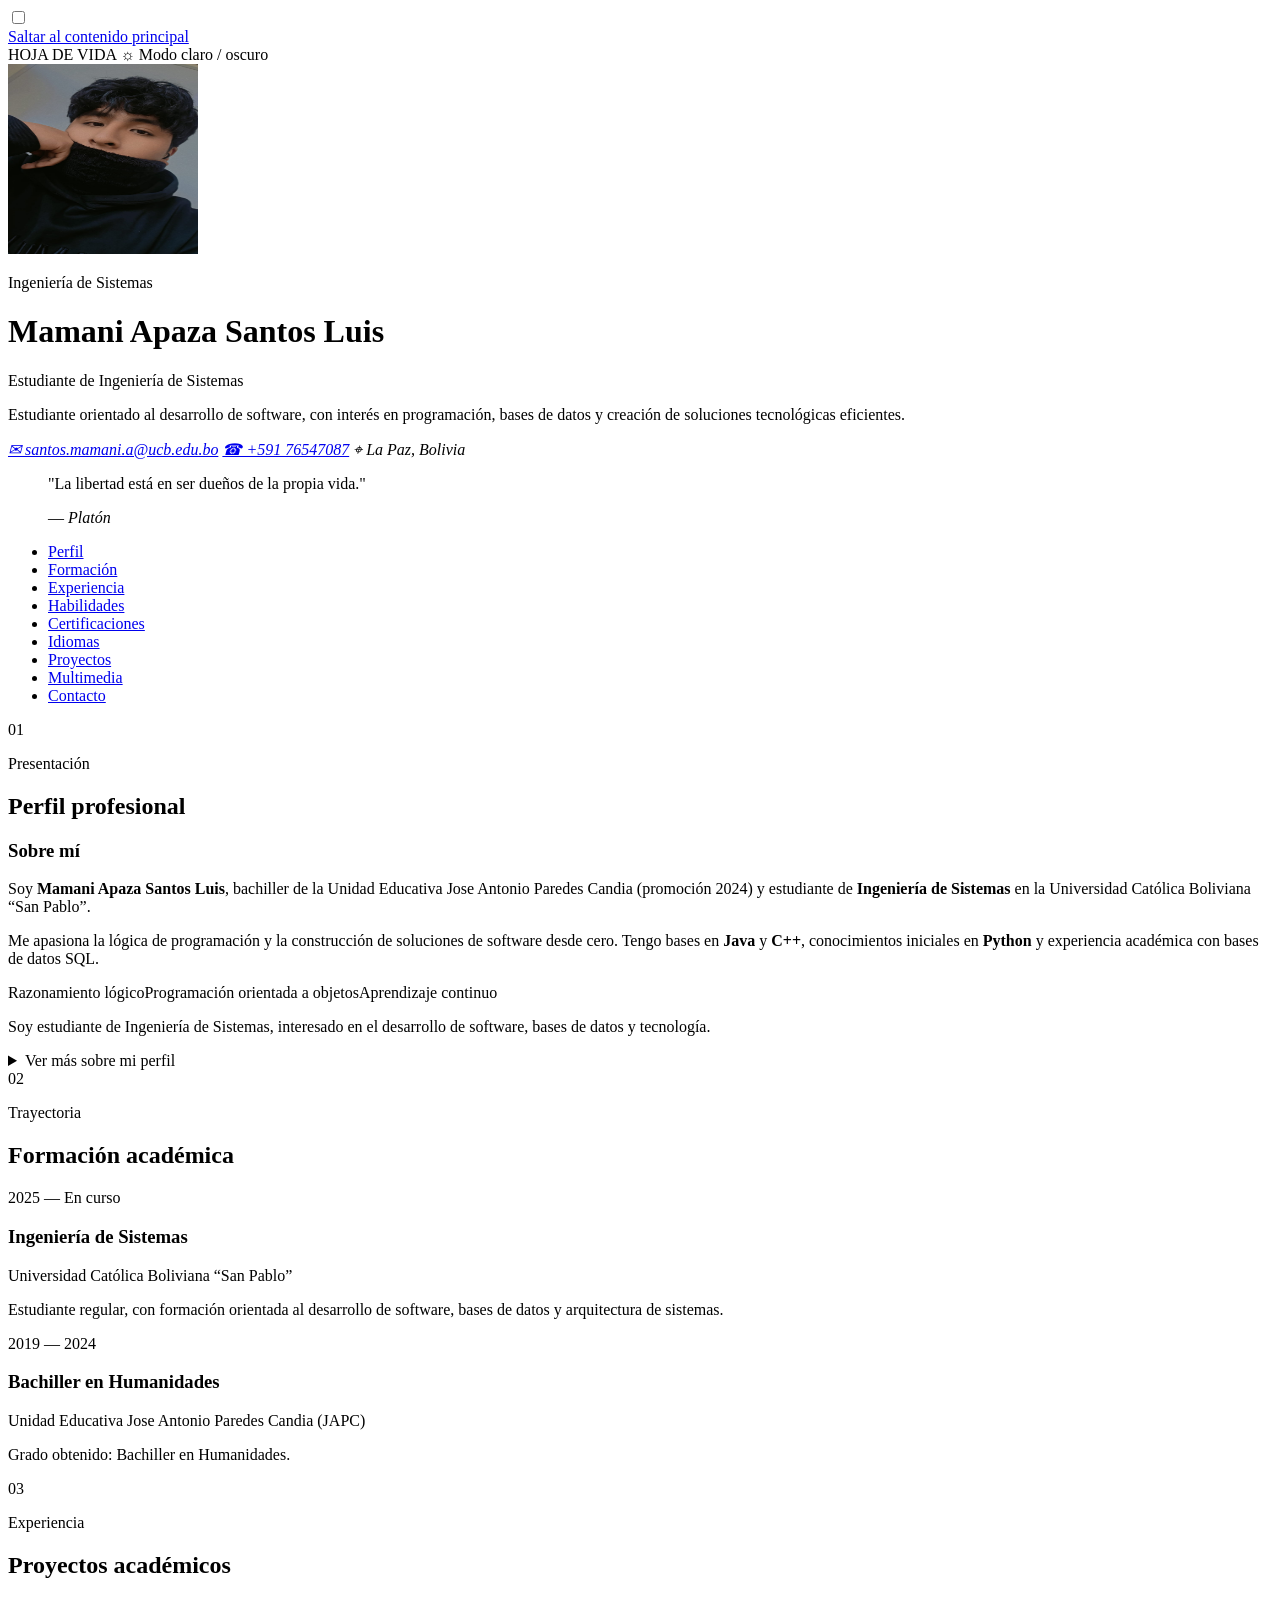
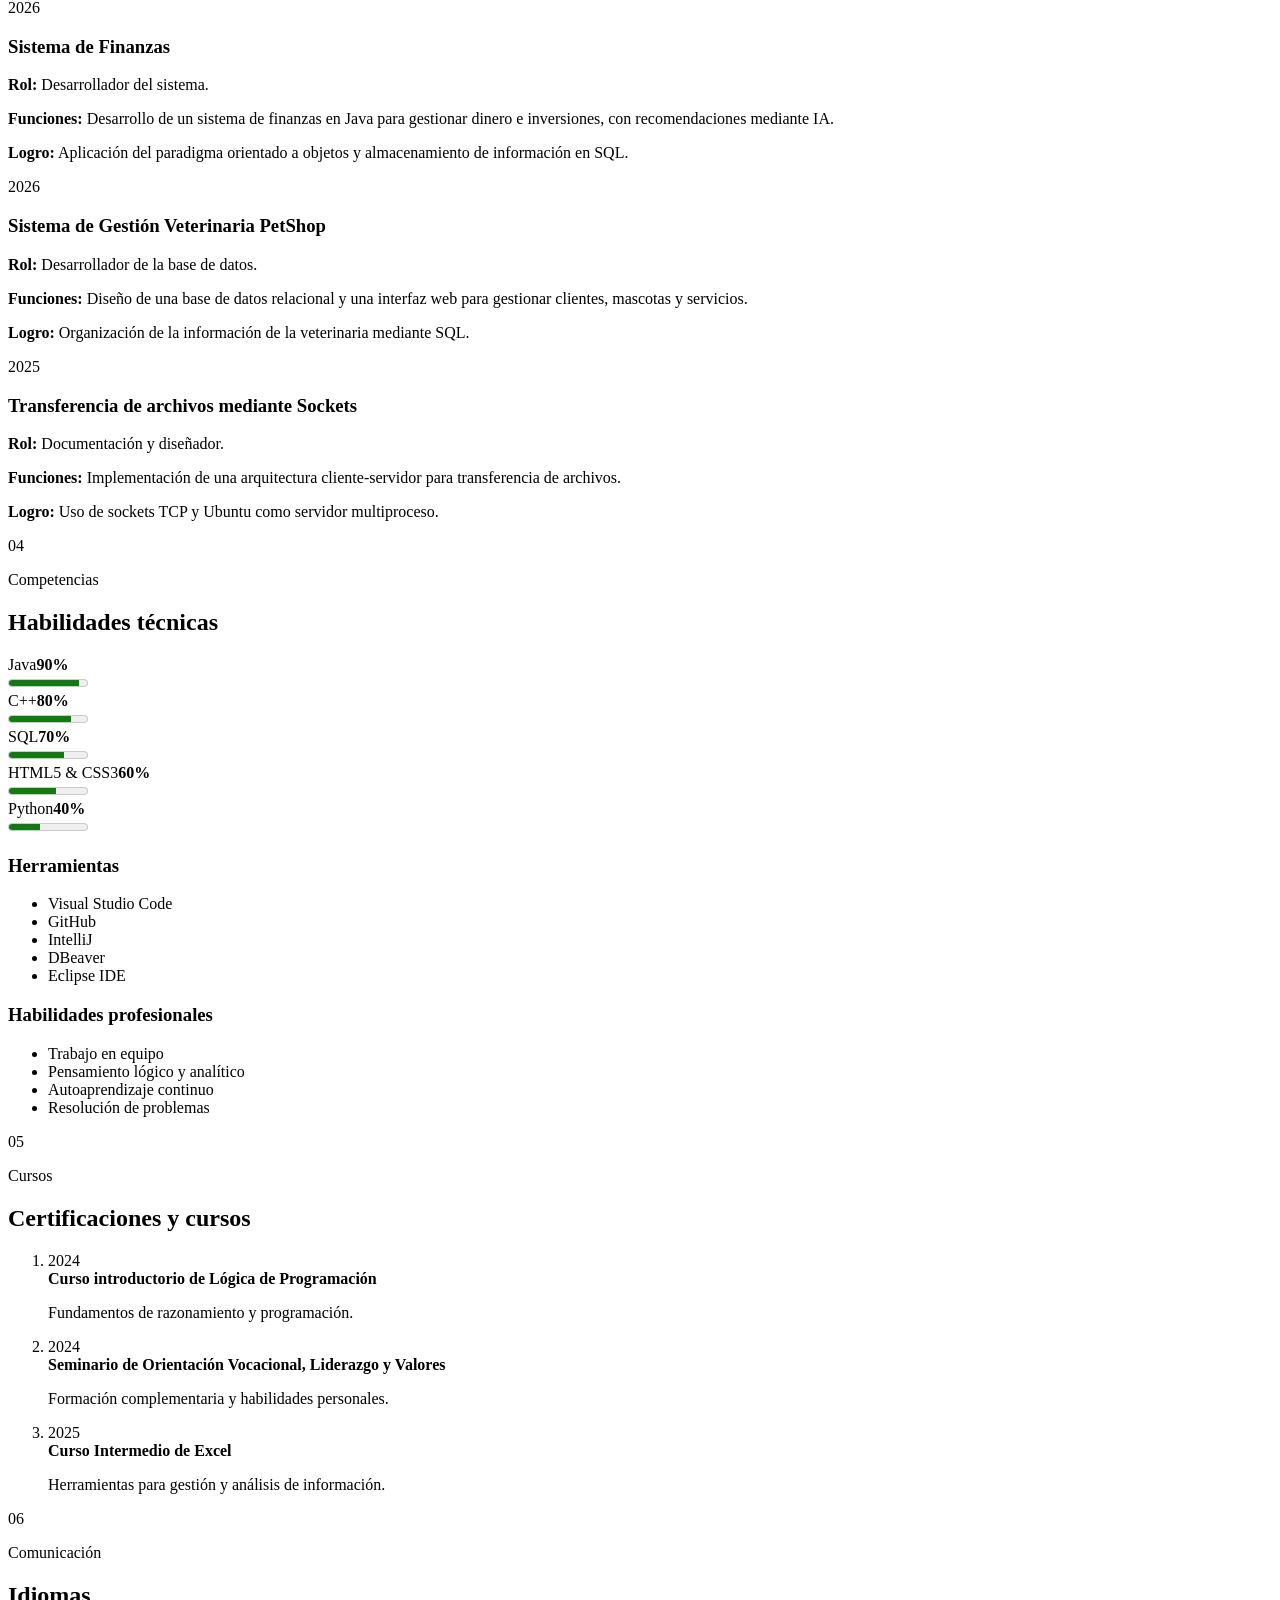
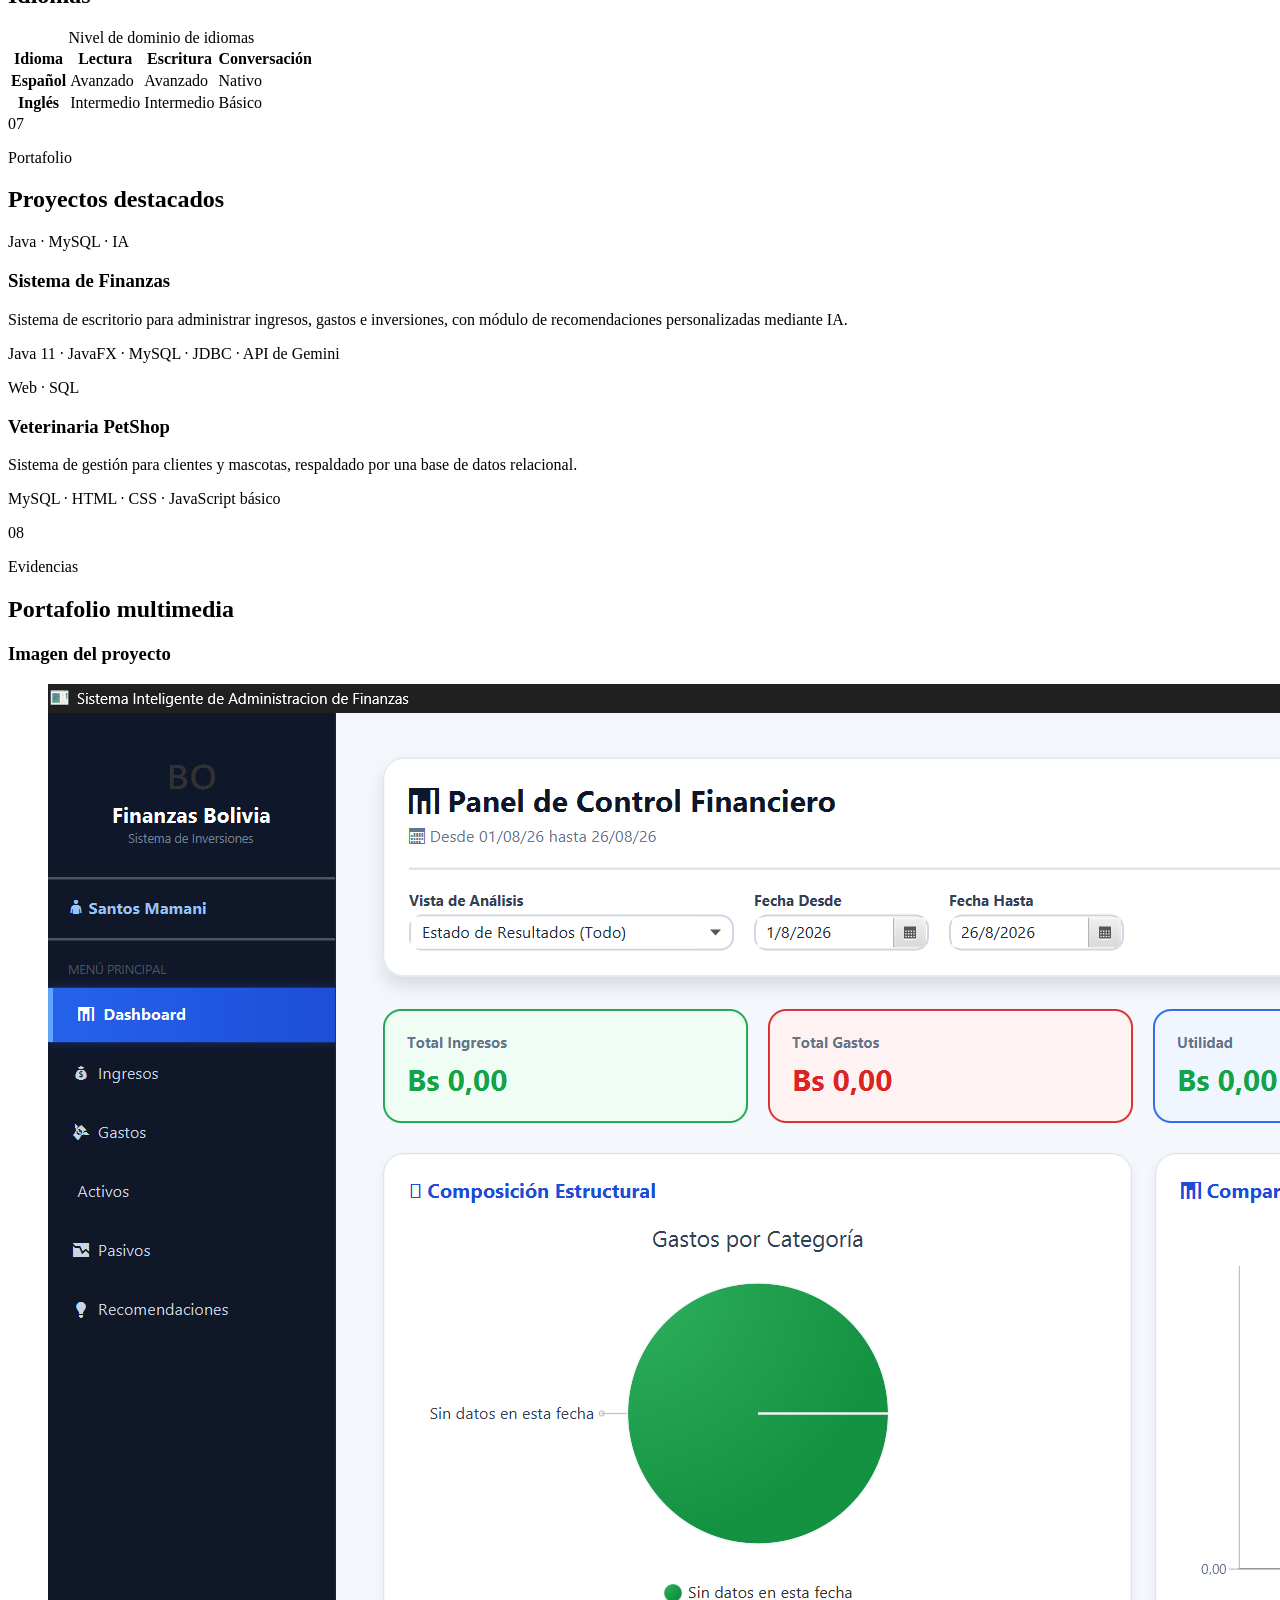
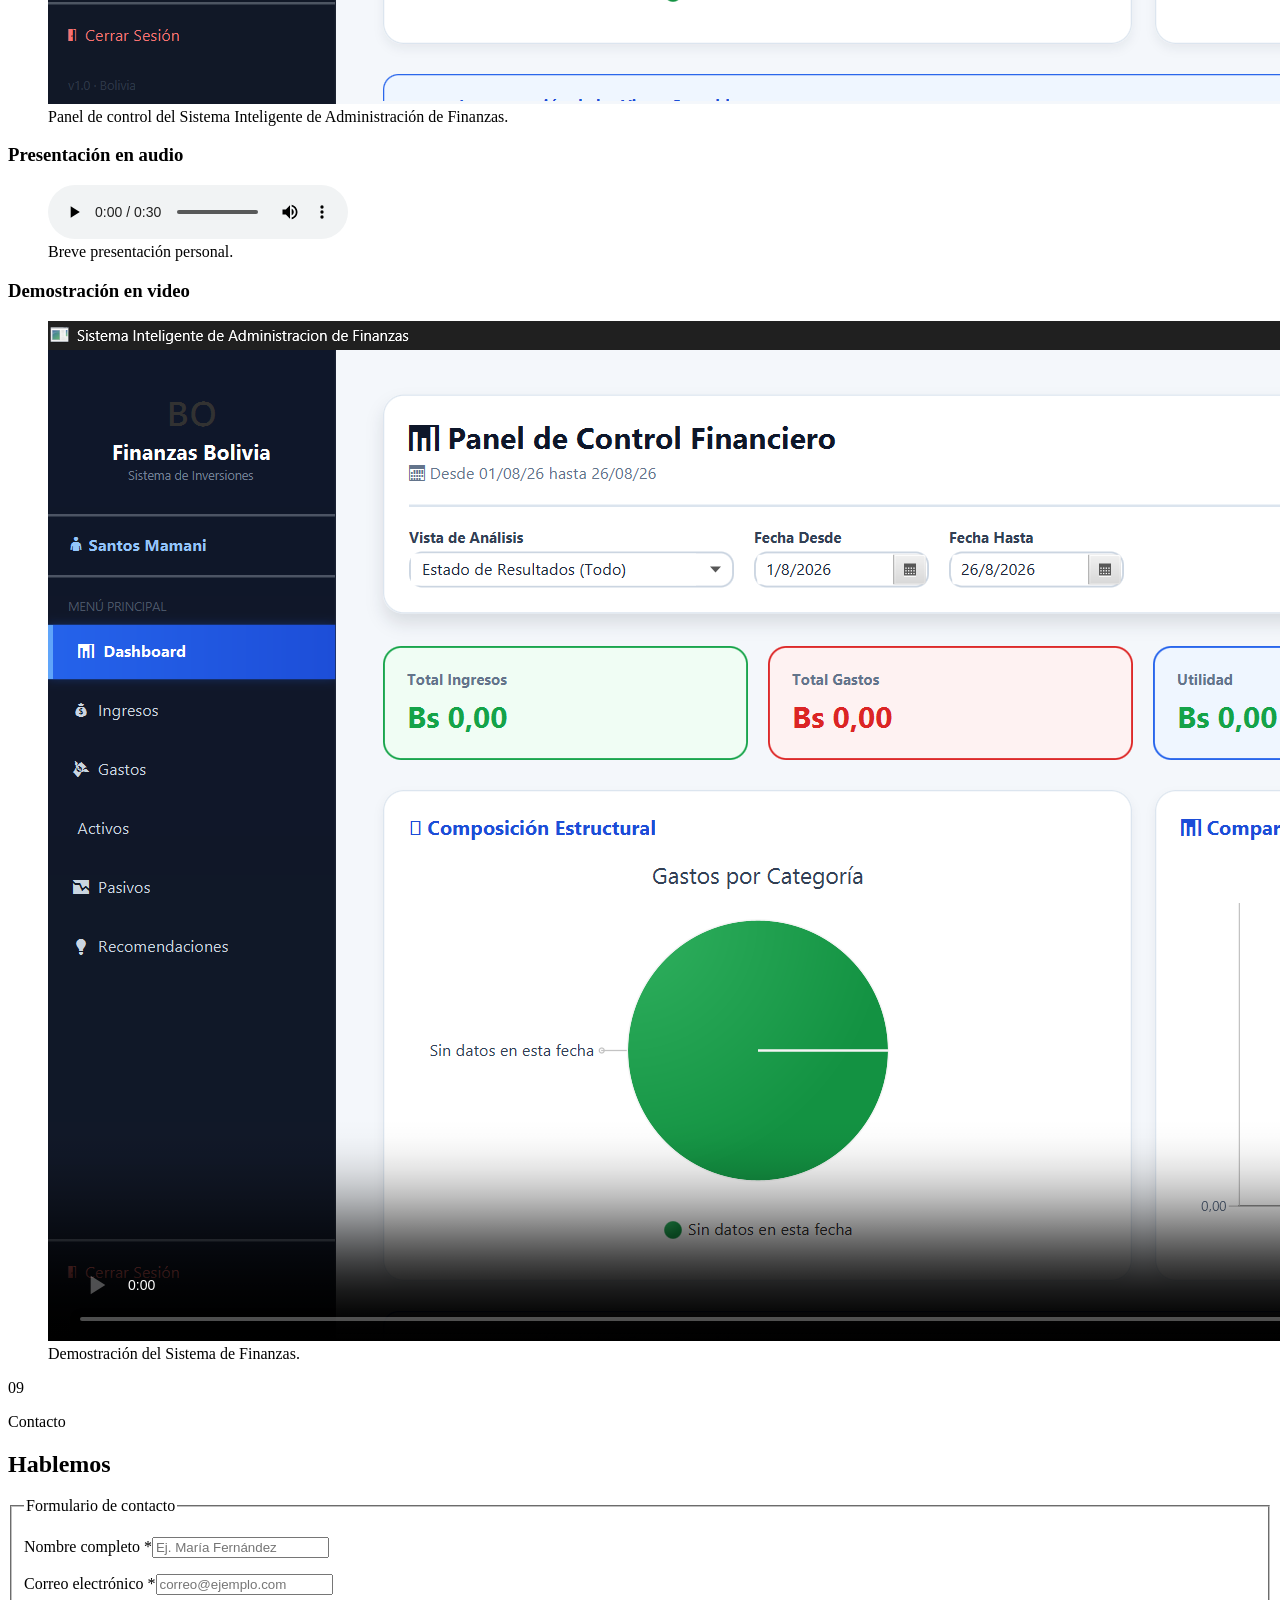
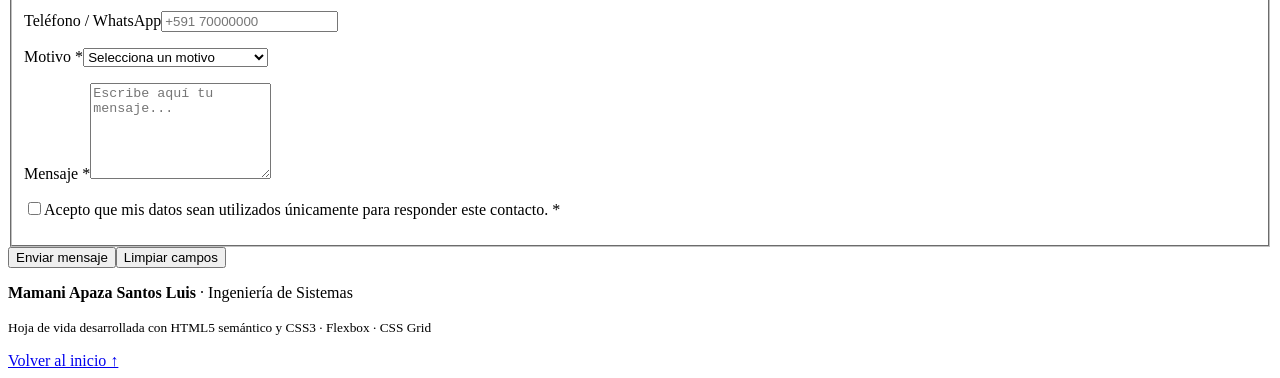
==== index.html @ b2080c3b "Mi segundo commit" ====
<!DOCTYPE html>
<html lang="es">
<head>
    <meta charset="UTF-8">
    <meta name="viewport" content="width=device-width, initial-scale=1.0">
    <meta name="description" content="Hoja de vida personal de Mamani Apaza Santos Luis, estudiante de Ingeniería de Sistemas.">
    <meta name="author" content="Mamani Apaza Santos Luis">
    <title>Hoja de Vida | Santos Luis Mamani Apaza</title>
    <link rel="preconnect" href="https://fonts.googleapis.com">
    <link rel="preconnect" href="https://fonts.gstatic.com" crossorigin>
   <link href="https://fonts.googleapis.com/css2?family=Sora:wght@400;500;600;700;800&display=swap" rel="stylesheet">
    <link rel="stylesheet" href="css-incluido/styles.css">
</head>
<body>
    <input class="theme-toggle-input" type="checkbox" id="theme-toggle" aria-label="Cambiar entre modo claro y oscuro">

    <div class="site-shell">
        <a class="skip-link" href="#contenido">Saltar al contenido principal</a>

        <header class="hero" id="inicio">
            <div class="hero__toolbar">
                <span class="hero__badge">HOJA DE VIDA</span>
                <label class="theme-toggle" for="theme-toggle">
                    <span class="theme-toggle__icon" aria-hidden="true">☼</span>
                    <span class="theme-toggle__text">Modo claro / oscuro</span>
                    <span class="theme-toggle__switch" aria-hidden="true"><span></span></span>
                </label>
            </div>

            <div class="profile">
                <div class="profile__photo-wrap">
                    <img class="profile__photo" src="assets/images/foto-perfil.jpeg" alt="Fotografía de Mamani Apaza Santos Luis" width="190" height="190">
                </div>
                <p class="profile__eyebrow">Ingeniería de Sistemas</p>
                <h1>Mamani Apaza Santos Luis</h1>
                <p class="profile__role">Estudiante de Ingeniería de Sistemas</p>
                <p class="profile__description">Estudiante orientado al desarrollo de software, con interés en programación, bases de datos y creación de soluciones tecnológicas eficientes.</p>

                <address class="contact-strip">
                    <a href="mailto:santos.mamani.a@ucb.edu.bo">✉ santos.mamani.a@ucb.edu.bo</a>
                    <a href="tel:+59176547087">☎ +591 76547087</a>
                    <span>⌖ La Paz, Bolivia</span>
                </address>
            </div>
            <blockquote class="hero__quote">
                <p>"La libertad está en ser dueños de la propia vida."</p>
                <footer>— <cite>Platón</cite></footer>
            </blockquote>

            <nav class="main-nav" aria-label="Navegación principal">
                <ul>
                    <li><a href="#perfil">Perfil</a></li>
                    <li><a href="#formacion">Formación</a></li>
                    <li><a href="#experiencia">Experiencia</a></li>
                    <li><a href="#habilidades">Habilidades</a></li>
                    <li><a href="#certificaciones">Certificaciones</a></li>
                    <li><a href="#idiomas">Idiomas</a></li>
                    <li><a href="#proyectos">Proyectos</a></li>
                    <li><a href="#multimedia">Multimedia</a></li>
                    <li><a href="#contacto">Contacto</a></li>
                </ul>
            </nav>
        </header>

        <main id="contenido">
            <section class="section" id="perfil" aria-labelledby="perfil-title">
                <div class="section-heading">
                    <span class="section-number">01</span>
                    <div><p class="section-kicker">Presentación</p><h2 id="perfil-title">Perfil profesional</h2></div>
                </div>
                <article class="card card--featured">
                    <h3>Sobre mí</h3>
                    <p>Soy <strong>Mamani Apaza Santos Luis</strong>, bachiller de la Unidad Educativa Jose Antonio Paredes Candia (promoción 2024) y estudiante de <strong>Ingeniería de Sistemas</strong> en la Universidad Católica Boliviana “San Pablo”.</p>
                    <p>Me apasiona la lógica de programación y la construcción de soluciones de software desde cero. Tengo bases en <strong>Java</strong> y <strong>C++</strong>, conocimientos iniciales en <strong>Python</strong> y experiencia académica con bases de datos SQL.</p>
                    <div class="highlight-list">
                        <span>Razonamiento lógico</span><span>Programación orientada a objetos</span><span>Aprendizaje continuo</span>
                    </div>
                </article>
                <article class="card profile-more">
                    <p>Soy estudiante de Ingeniería de Sistemas, interesado en el desarrollo de software, bases de datos y tecnología.</p>
                    <details>
                        <summary>Ver más sobre mi perfil</summary>
                        <p>Me interesa continuar desarrollando mis conocimientos técnicos y profesionales mediante proyectos académicos y experiencias prácticas.</p>
                    </details>
                </article>
            </section>

            <section class="section section--tinted" id="formacion" aria-labelledby="formacion-title">
                <div class="section-heading"><span class="section-number">02</span><div><p class="section-kicker">Trayectoria</p><h2 id="formacion-title">Formación académica</h2></div></div>
                <div class="timeline-grid">
                    <article class="card timeline-card"><span class="year">2025 — En curso</span><h3>Ingeniería de Sistemas</h3><p class="muted">Universidad Católica Boliviana “San Pablo”</p><p>Estudiante regular, con formación orientada al desarrollo de software, bases de datos y arquitectura de sistemas.</p></article>
                    <article class="card timeline-card"><span class="year">2019 — 2024</span><h3>Bachiller en Humanidades</h3><p class="muted">Unidad Educativa Jose Antonio Paredes Candia (JAPC)</p><p>Grado obtenido: Bachiller en Humanidades.</p></article>
                </div>
            </section>

            <section class="section" id="experiencia" aria-labelledby="experiencia-title">
                <div class="section-heading"><span class="section-number">03</span><div><p class="section-kicker">Experiencia</p><h2 id="experiencia-title">Proyectos académicos</h2></div></div>
                <div class="projects-list">
                    <article class="card"><div class="card__top"><span class="tag">2026</span><h3>Sistema de Finanzas</h3></div><p><strong>Rol:</strong> Desarrollador del sistema.</p><p><strong>Funciones:</strong> Desarrollo de un sistema de finanzas en Java para gestionar dinero e inversiones, con recomendaciones mediante IA.</p><p><strong>Logro:</strong> Aplicación del paradigma orientado a objetos y almacenamiento de información en SQL.</p></article>
                    <article class="card"><div class="card__top"><span class="tag">2026</span><h3>Sistema de Gestión Veterinaria PetShop</h3></div><p><strong>Rol:</strong> Desarrollador de la base de datos.</p><p><strong>Funciones:</strong> Diseño de una base de datos relacional y una interfaz web para gestionar clientes, mascotas y servicios.</p><p><strong>Logro:</strong> Organización de la información de la veterinaria mediante SQL.</p></article>
                    <article class="card"><div class="card__top"><span class="tag">2025</span><h3>Transferencia de archivos mediante Sockets</h3></div><p><strong>Rol:</strong> Documentación y diseñador.</p><p><strong>Funciones:</strong> Implementación de una arquitectura cliente-servidor para transferencia de archivos.</p><p><strong>Logro:</strong> Uso de sockets TCP y Ubuntu como servidor multiproceso.</p></article>
                </div>
            </section>

            <section class="section section--tinted" id="habilidades" aria-labelledby="habilidades-title">
                <div class="section-heading"><span class="section-number">04</span><div><p class="section-kicker">Competencias</p><h2 id="habilidades-title">Habilidades técnicas</h2></div></div>
                <div class="skills-grid">
                    <article class="skill"><div><span>Java</span><strong>90%</strong></div><meter min="0" max="100" value="90" aria-label="Java 90 por ciento"></meter></article>
                    <article class="skill"><div><span>C++</span><strong>80%</strong></div><meter min="0" max="100" value="80" aria-label="C++ 80 por ciento"></meter></article>
                    <article class="skill"><div><span>SQL</span><strong>70%</strong></div><meter min="0" max="100" value="70" aria-label="SQL 70 por ciento"></meter></article>
                    <article class="skill"><div><span>HTML5 &amp; CSS3</span><strong>60%</strong></div><meter min="0" max="100" value="60" aria-label="HTML5 y CSS3 60 por ciento"></meter></article>
                    <article class="skill"><div><span>Python</span><strong>40%</strong></div><meter min="0" max="100" value="40" aria-label="Python 40 por ciento"></meter></article>
                </div>
                <div class="two-columns">
                    <article class="card"><h3>Herramientas</h3><ul class="clean-list"><li>Visual Studio Code</li><li>GitHub</li><li>IntelliJ</li><li>DBeaver</li><li>Eclipse IDE</li></ul></article>
                    <article class="card"><h3>Habilidades profesionales</h3><ul class="clean-list"><li>Trabajo en equipo</li><li>Pensamiento lógico y analítico</li><li>Autoaprendizaje continuo</li><li>Resolución de problemas</li></ul></article>
                </div>
            </section>

            <section class="section" id="certificaciones" aria-labelledby="certificaciones-title">
                <div class="section-heading"><span class="section-number">05</span><div><p class="section-kicker">Cursos</p><h2 id="certificaciones-title">Certificaciones y cursos</h2></div></div>
                <ol class="course-list">
                    <li><span>2024</span><div><strong>Curso introductorio de Lógica de Programación</strong><p>Fundamentos de razonamiento y programación.</p></div></li>
                    <li><span>2024</span><div><strong>Seminario de Orientación Vocacional, Liderazgo y Valores</strong><p>Formación complementaria y habilidades personales.</p></div></li>
                    <li><span>2025</span><div><strong>Curso Intermedio de Excel</strong><p>Herramientas para gestión y análisis de información.</p></div></li>
                </ol>
            </section>

            <section class="section section--tinted" id="idiomas" aria-labelledby="idiomas-title">
                <div class="section-heading"><span class="section-number">06</span><div><p class="section-kicker">Comunicación</p><h2 id="idiomas-title">Idiomas</h2></div></div>
                <div class="table-wrap">
                    <table>
                        <caption>Nivel de dominio de idiomas</caption>
                        <thead><tr><th scope="col">Idioma</th><th scope="col">Lectura</th><th scope="col">Escritura</th><th scope="col">Conversación</th></tr></thead>
                        <tbody><tr><th scope="row">Español</th><td>Avanzado</td><td>Avanzado</td><td>Nativo</td></tr><tr><th scope="row">Inglés</th><td>Intermedio</td><td>Intermedio</td><td>Básico</td></tr></tbody>
                    </table>
                </div>
            </section>

            <section class="section" id="proyectos" aria-labelledby="proyectos-title">
                <div class="section-heading"><span class="section-number">07</span><div><p class="section-kicker">Portafolio</p><h2 id="proyectos-title">Proyectos destacados</h2></div></div>
                <div class="project-grid">
                    <article class="card project-card"><span class="tag">Java · MySQL · IA</span><h3>Sistema de Finanzas</h3><p>Sistema de escritorio para administrar ingresos, gastos e inversiones, con módulo de recomendaciones personalizadas mediante IA.</p><p class="muted">Java 11 · JavaFX · MySQL · JDBC · API de Gemini</p></article>
                    <article class="card project-card"><span class="tag">Web · SQL</span><h3>Veterinaria PetShop</h3><p>Sistema de gestión para clientes y mascotas, respaldado por una base de datos relacional.</p><p class="muted">MySQL · HTML · CSS · JavaScript básico</p></article>
                </div>
            </section>

            <section class="section section--tinted" id="multimedia" aria-labelledby="multimedia-title">
                <div class="section-heading"><span class="section-number">08</span><div><p class="section-kicker">Evidencias</p><h2 id="multimedia-title">Portafolio multimedia</h2></div></div>
                <div class="media-grid">
                    <article class="card media-card"><h3>Imagen del proyecto</h3><figure><img src="assets/images/sistema-finanzas.png" alt="Captura del panel de control del Sistema Inteligente de Administración de Finanzas" loading="lazy"><figcaption>Panel de control del Sistema Inteligente de Administración de Finanzas.</figcaption></figure></article>
                    <article class="card media-card"><h3>Presentación en audio</h3><figure><audio controls preload="metadata" aria-label="Presentación en audio de Santos Luis Mamani Apaza"><source src="assets/audio/presentacion.mp3" type="audio/mpeg">Tu navegador no soporta audio HTML5.</audio><figcaption>Breve presentación personal.</figcaption></figure></article>
                    <article class="card media-card"><h3>Demostración en video</h3><figure><video controls poster="assets/images/sistema-finanzas.png" preload="metadata" aria-label="Video de demostración del proyecto"><source src="assets/video/proyecto.mkv" type="video/x-matroska">Tu navegador no soporta video HTML5.</video><figcaption>Demostración del Sistema de Finanzas.</figcaption></figure></article>
                </div>
            </section>

            <section class="section" id="contacto" aria-labelledby="contacto-title">
                <div class="section-heading"><span class="section-number">09</span><div><p class="section-kicker">Contacto</p><h2 id="contacto-title">Hablemos</h2></div></div>
                <form class="card contact-form" action="#" method="post">
                    <fieldset>
                        <legend>Formulario de contacto</legend>
                        <div class="form-grid">
                            <p><label for="nombre">Nombre completo *</label><input id="nombre" name="nombre" type="text" required minlength="3" maxlength="60" placeholder="Ej. María Fernández"></p>
                            <p><label for="email">Correo electrónico *</label><input id="email" name="email" type="email" required placeholder="correo@ejemplo.com"></p>
                            <p><label for="telefono">Teléfono / WhatsApp</label><input id="telefono" name="telefono" type="tel" pattern="(\+591|591)?[67][0-9]{7}" placeholder="+591 70000000"></p>
                            <p><label for="motivo">Motivo *</label><select id="motivo" name="motivo" required><option value="" disabled selected>Selecciona un motivo</option><option>Oferta laboral / práctica</option><option>Consulta sobre un proyecto</option><option>Tema académico</option><option>Otro</option></select></p>
                            <p class="form-field--full"><label for="mensaje">Mensaje *</label><textarea id="mensaje" name="mensaje" rows="6" required placeholder="Escribe aquí tu mensaje..."></textarea></p>
                            <p class="check-field"><input id="aceptar" name="aceptar" type="checkbox" required><label for="aceptar">Acepto que mis datos sean utilizados únicamente para responder este contacto. *</label></p>
                        </div>
                    </fieldset>
                    <div class="form-actions"><button type="submit">Enviar mensaje</button><button type="reset" class="button--secondary">Limpiar campos</button></div>
                </form>
            </section>
        </main>

        <footer class="site-footer">
            <p><strong>Mamani Apaza Santos Luis</strong> · Ingeniería de Sistemas</p>
            <p><small>Hoja de vida desarrollada con HTML5 semántico y CSS3 · Flexbox · CSS Grid</small></p>
            <a href="#inicio">Volver al inicio ↑</a>
        </footer>
    </div>
</body>
</html>
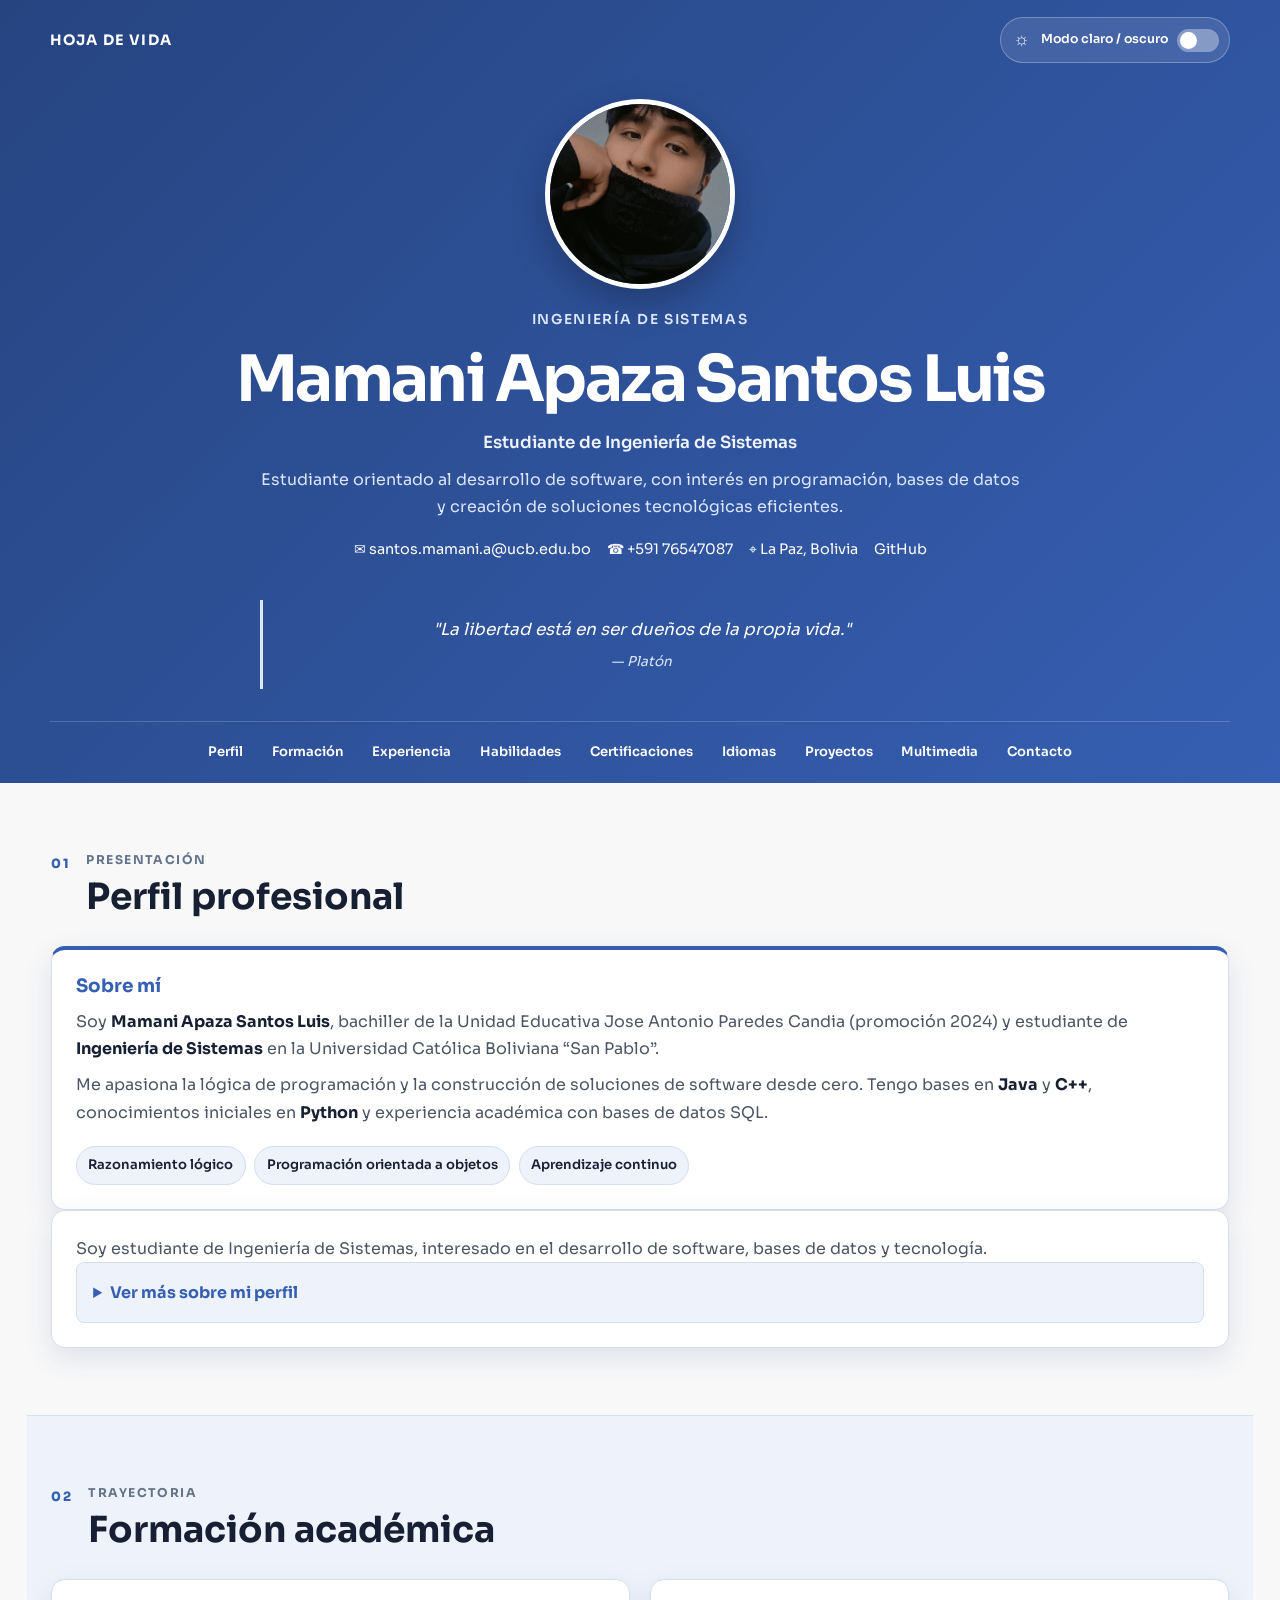
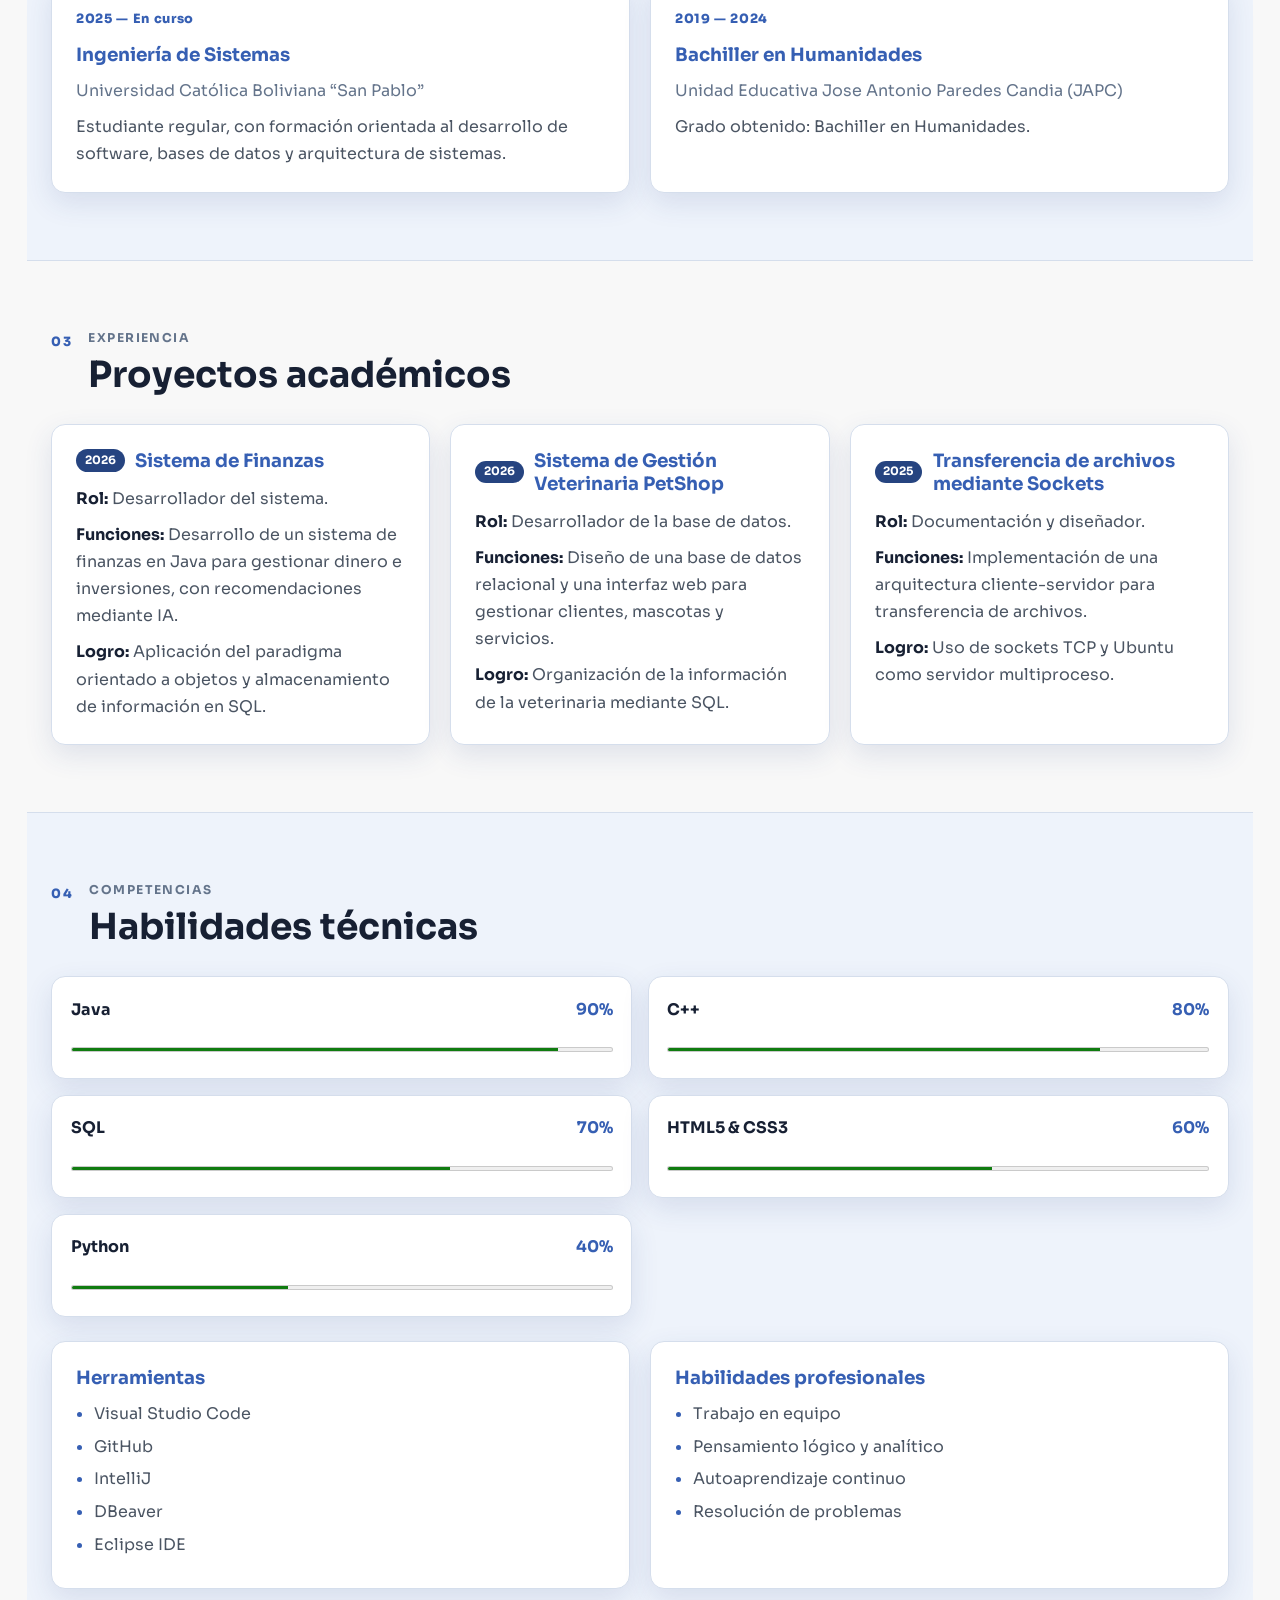
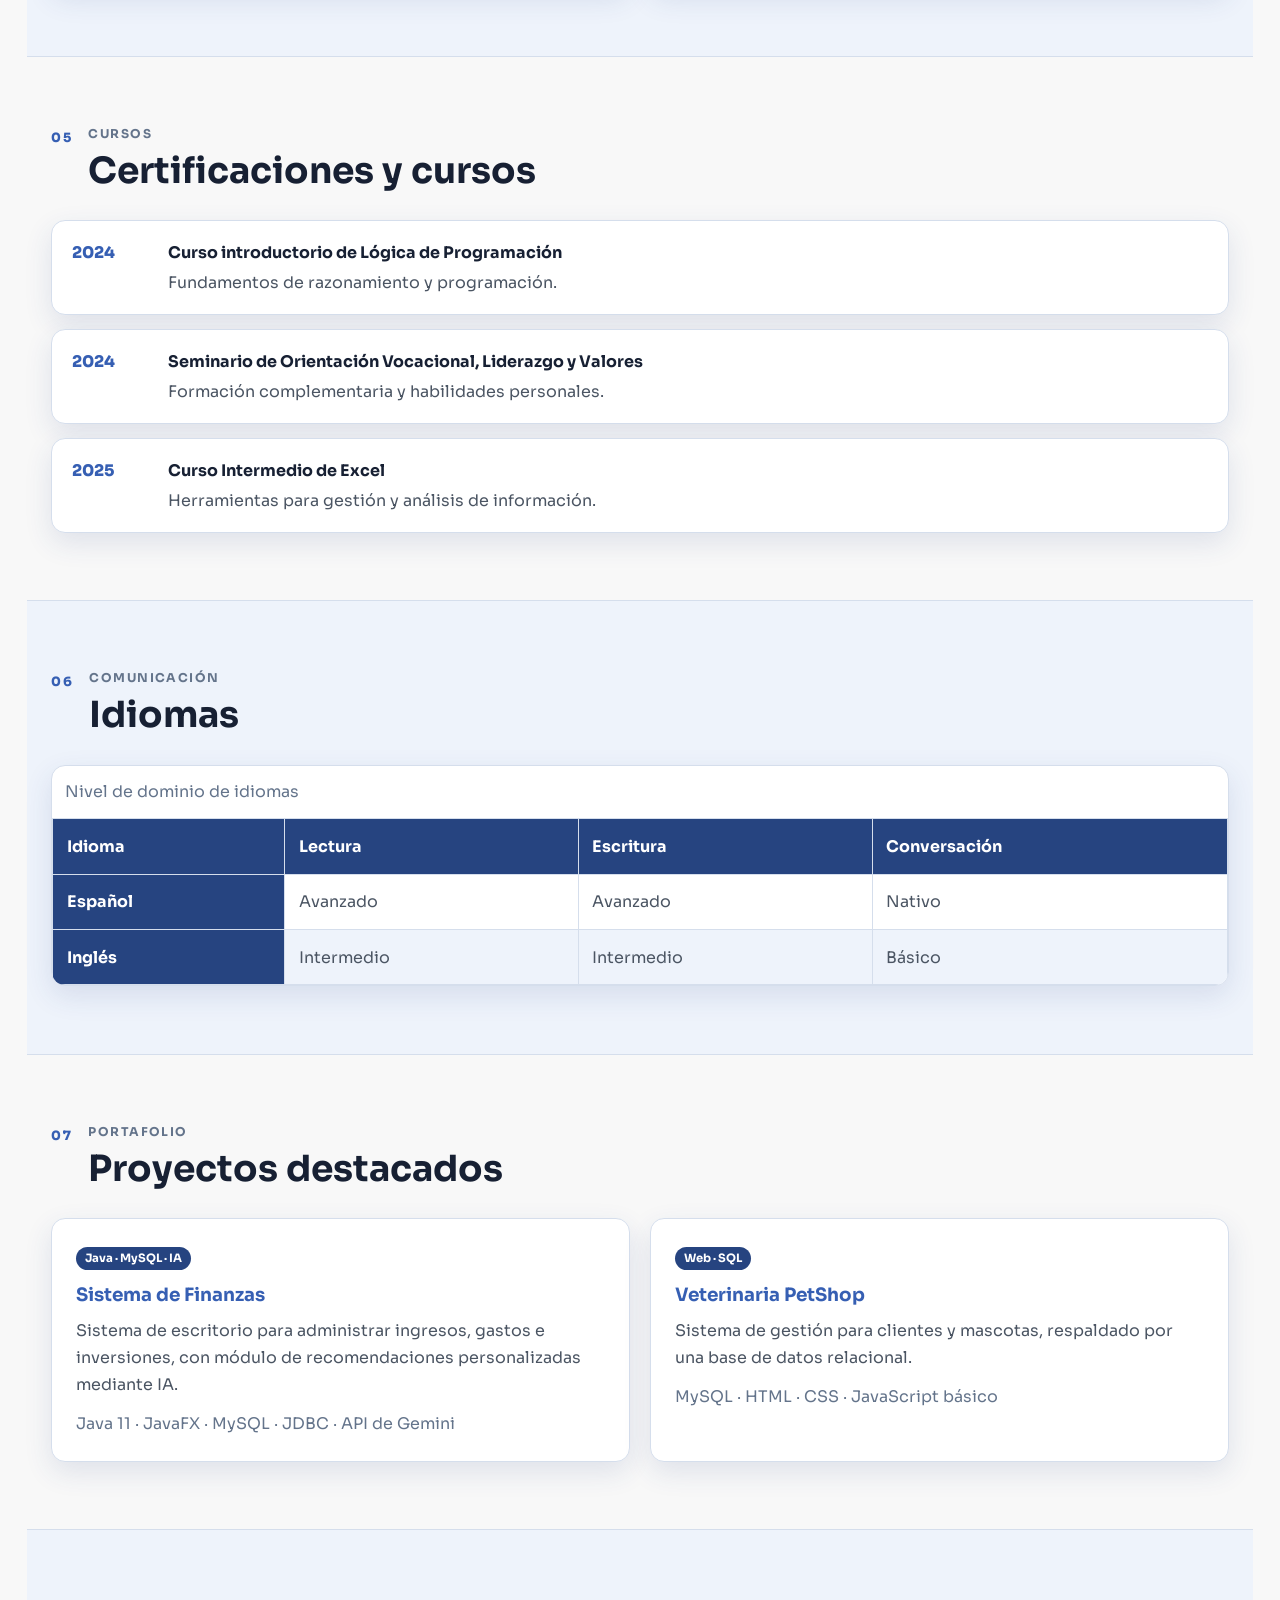
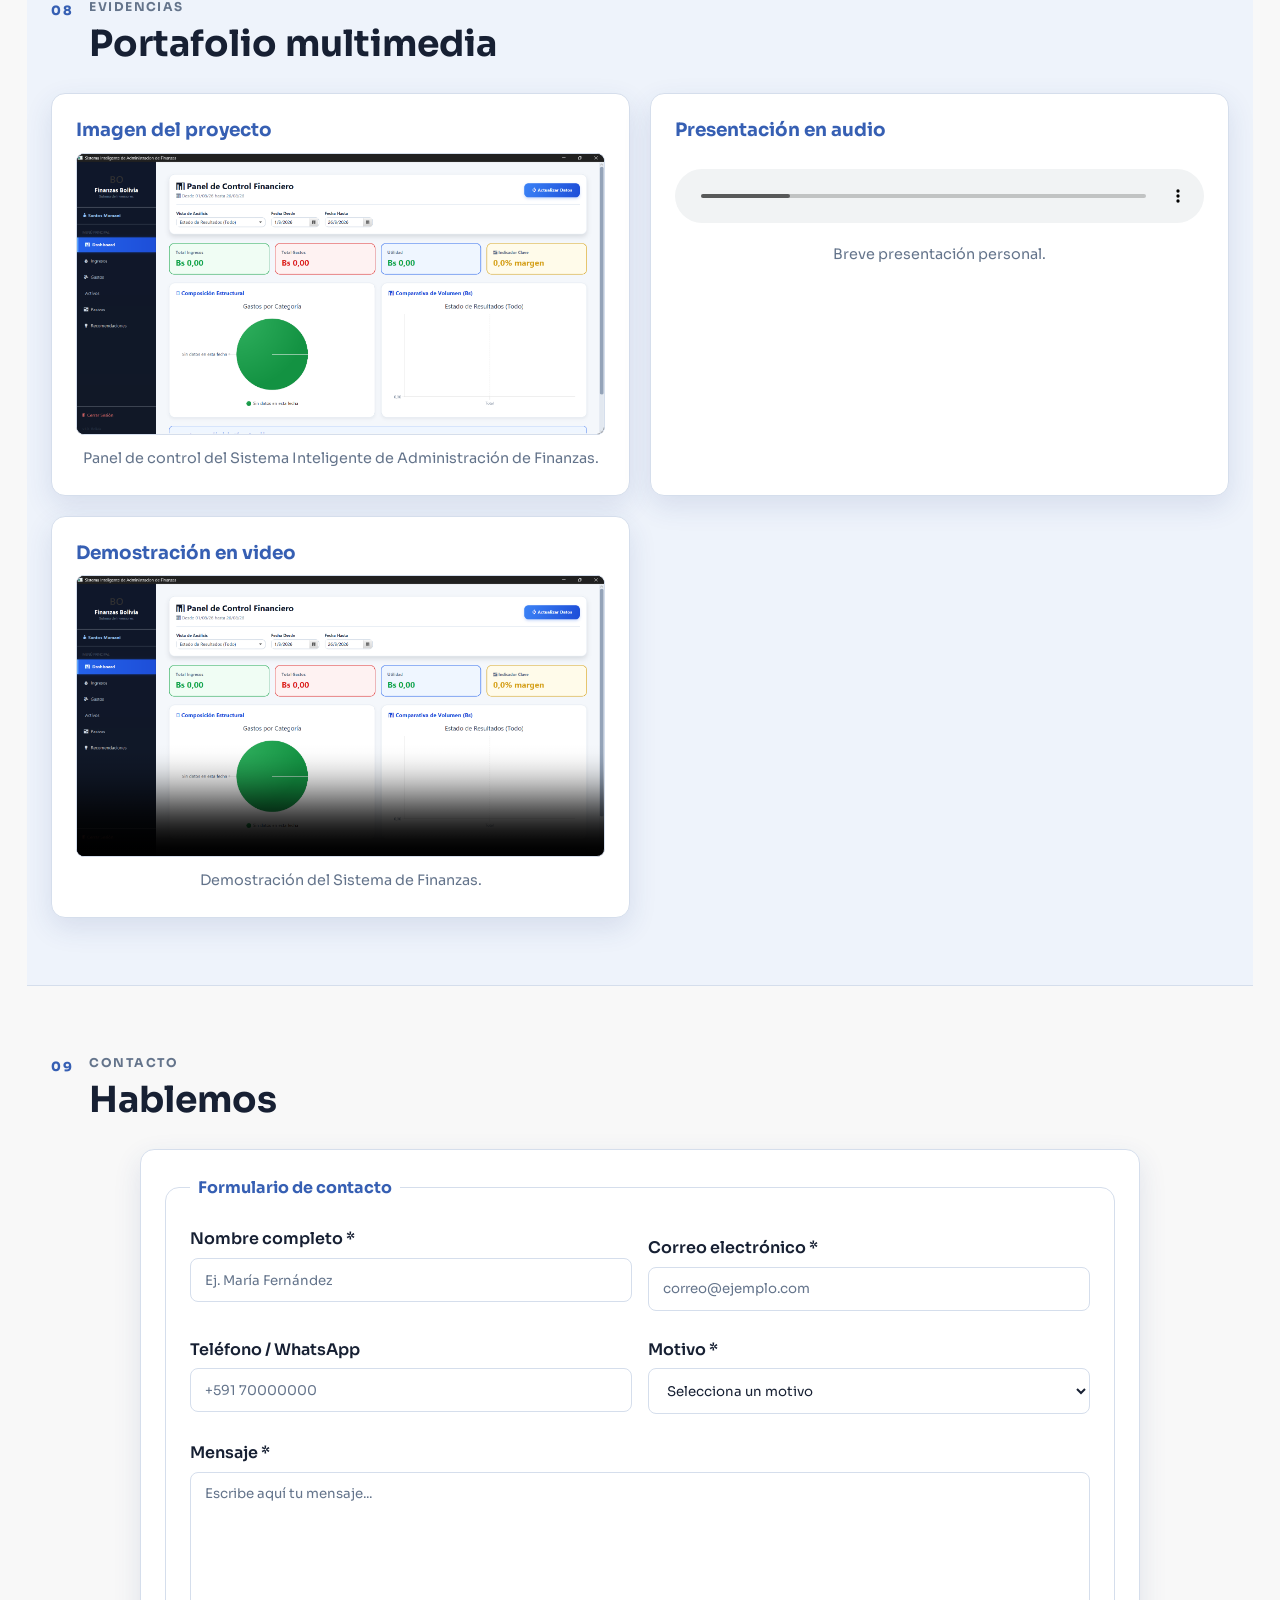
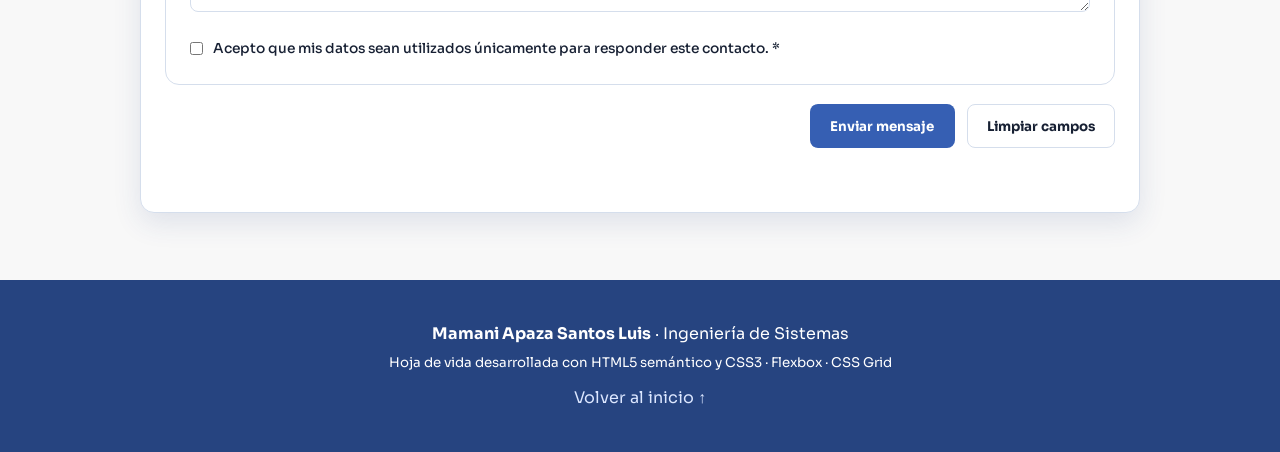
==== commit 1bd9d405: "Avance con JS" ====
--- a/index.html
+++ b/index.html
@@ -8,8 +8,8 @@
     <title>Hoja de Vida | Santos Luis Mamani Apaza</title>
     <link rel="preconnect" href="https://fonts.googleapis.com">
     <link rel="preconnect" href="https://fonts.gstatic.com" crossorigin>
-   <link href="https://fonts.googleapis.com/css2?family=Sora:wght@400;500;600;700;800&display=swap" rel="stylesheet">
-    <link rel="stylesheet" href="css-incluido/styles.css">
+    <link href="https://fonts.googleapis.com/css2?family=Sora:wght@400;500;600;700;800&display=swap" rel="stylesheet">
+    <link rel="stylesheet" href="css/styles.css">
 </head>
 <body>
     <input class="theme-toggle-input" type="checkbox" id="theme-toggle" aria-label="Cambiar entre modo claro y oscuro">
@@ -40,6 +40,7 @@
                     <a href="mailto:santos.mamani.a@ucb.edu.bo">✉ santos.mamani.a@ucb.edu.bo</a>
                     <a href="tel:+59176547087">☎ +591 76547087</a>
                     <span>⌖ La Paz, Bolivia</span>
+                    <a href="https://github.com/" target="_blank" rel="noopener noreferrer">GitHub</a>
                 </address>
             </div>
             <blockquote class="hero__quote">
@@ -150,13 +151,13 @@
                 <div class="media-grid">
                     <article class="card media-card"><h3>Imagen del proyecto</h3><figure><img src="assets/images/sistema-finanzas.png" alt="Captura del panel de control del Sistema Inteligente de Administración de Finanzas" loading="lazy"><figcaption>Panel de control del Sistema Inteligente de Administración de Finanzas.</figcaption></figure></article>
                     <article class="card media-card"><h3>Presentación en audio</h3><figure><audio controls preload="metadata" aria-label="Presentación en audio de Santos Luis Mamani Apaza"><source src="assets/audio/presentacion.mp3" type="audio/mpeg">Tu navegador no soporta audio HTML5.</audio><figcaption>Breve presentación personal.</figcaption></figure></article>
-                    <article class="card media-card"><h3>Demostración en video</h3><figure><video controls poster="assets/images/sistema-finanzas.png" preload="metadata" aria-label="Video de demostración del proyecto"><source src="assets/video/proyecto.mkv" type="video/x-matroska">Tu navegador no soporta video HTML5.</video><figcaption>Demostración del Sistema de Finanzas.</figcaption></figure></article>
+                    <article class="card media-card"><h3>Demostración en video</h3><figure><video controls poster="assets/images/sistema-finanzas.png" preload="metadata" aria-label="Video de demostración del proyecto"><source src="assets/video/proyecto.mp4" type="video/mp4">Tu navegador no soporta video HTML5.</video><figcaption>Demostración del Sistema de Finanzas.</figcaption></figure></article>
                 </div>
             </section>
 
             <section class="section" id="contacto" aria-labelledby="contacto-title">
                 <div class="section-heading"><span class="section-number">09</span><div><p class="section-kicker">Contacto</p><h2 id="contacto-title">Hablemos</h2></div></div>
-                <form class="card contact-form" action="#" method="post">
+                <form class="card contact-form" id="contact-form" action="#" method="post" novalidate>
                     <fieldset>
                         <legend>Formulario de contacto</legend>
                         <div class="form-grid">
@@ -169,6 +170,7 @@
                         </div>
                     </fieldset>
                     <div class="form-actions"><button type="submit">Enviar mensaje</button><button type="reset" class="button--secondary">Limpiar campos</button></div>
+                    <p class="form-status" id="form-status" role="status" aria-live="polite"></p>
                 </form>
             </section>
         </main>
@@ -179,5 +181,6 @@
             <a href="#inicio">Volver al inicio ↑</a>
         </footer>
     </div>
+    <script src="js/script.js" defer></script>
 </body>
 </html>
--- a/css/styles.css
+++ b/css/styles.css
@@ -0,0 +1,6 @@
+
+@import url("./variables.css");
+@import url("./base.css");
+@import url("./layout.css");
+@import url("./components.css");
+@import url("./animations.css");
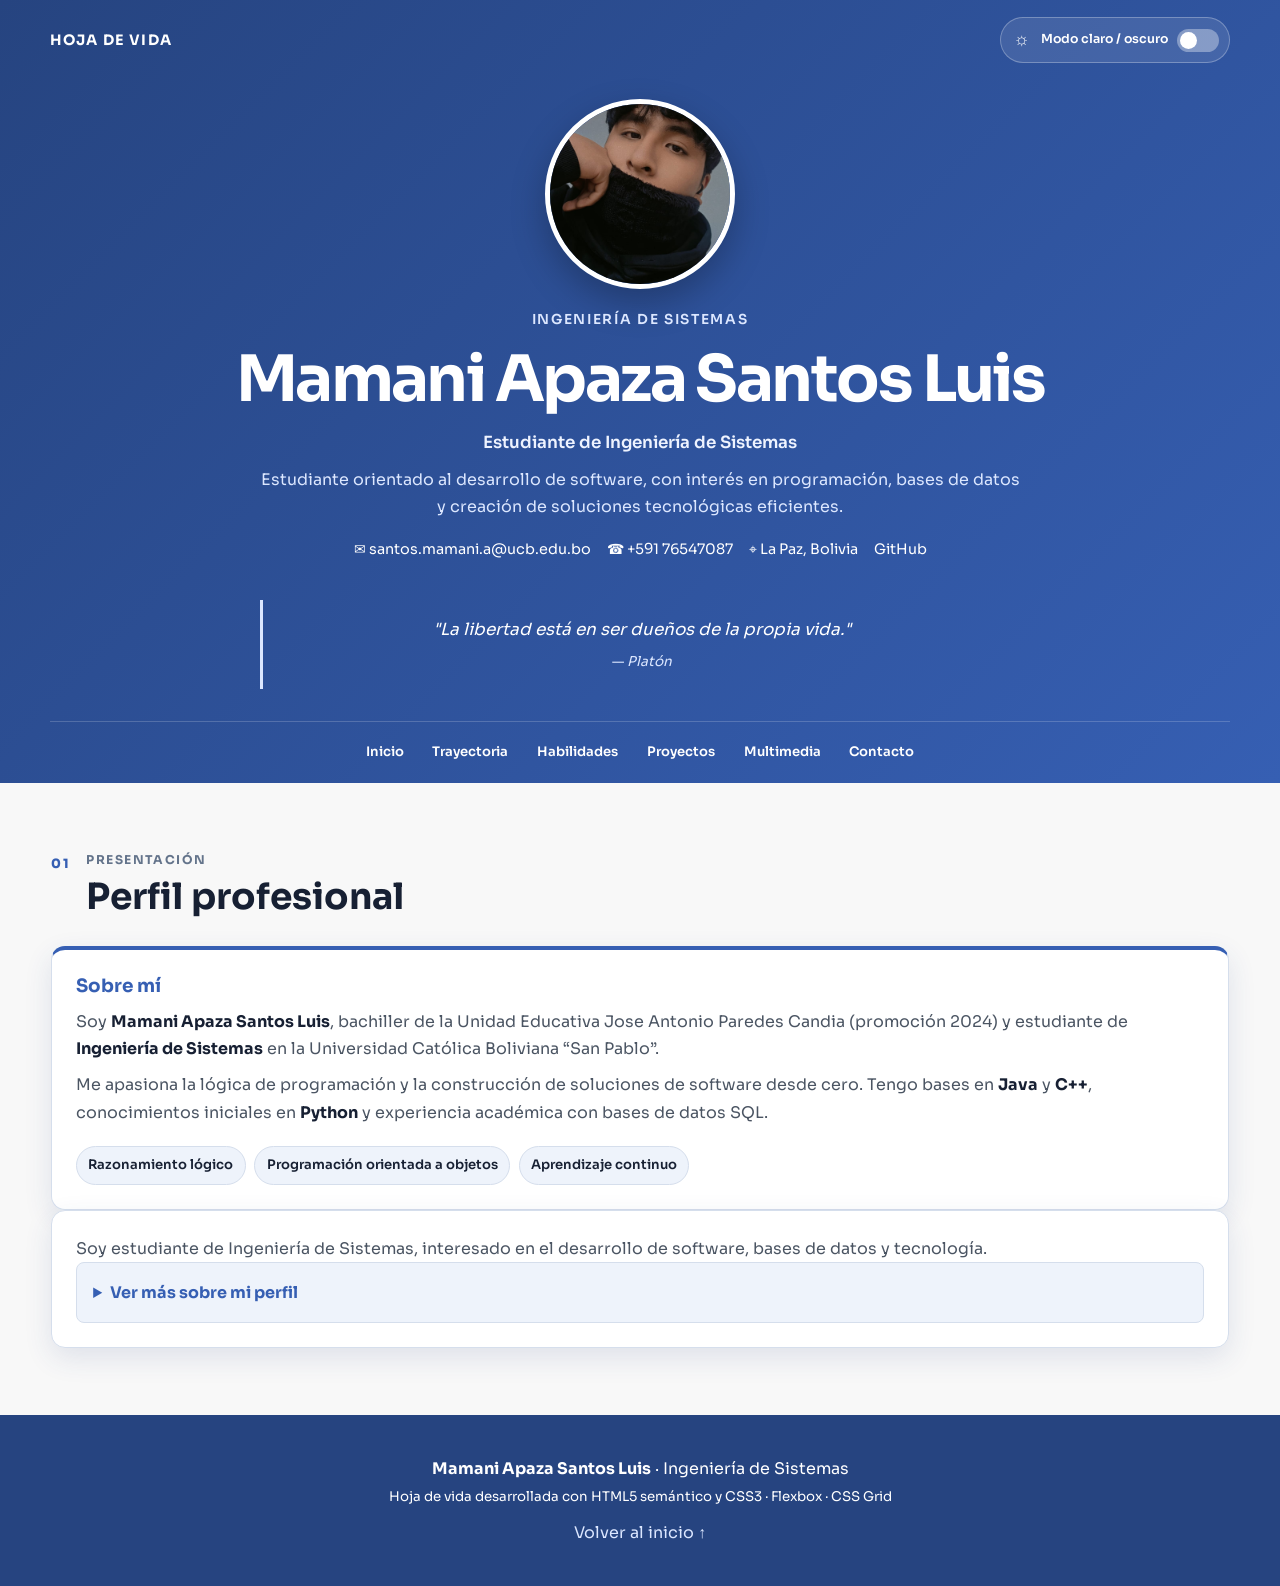
==== commit fc5a09e8: "Separacion de html's" ====
--- a/index.html
+++ b/index.html
@@ -50,15 +50,12 @@
 
             <nav class="main-nav" aria-label="Navegación principal">
                 <ul>
-                    <li><a href="#perfil">Perfil</a></li>
-                    <li><a href="#formacion">Formación</a></li>
-                    <li><a href="#experiencia">Experiencia</a></li>
-                    <li><a href="#habilidades">Habilidades</a></li>
-                    <li><a href="#certificaciones">Certificaciones</a></li>
-                    <li><a href="#idiomas">Idiomas</a></li>
-                    <li><a href="#proyectos">Proyectos</a></li>
-                    <li><a href="#multimedia">Multimedia</a></li>
-                    <li><a href="#contacto">Contacto</a></li>
+                    <li><a href="#inicio" aria-current="page">Inicio</a></li>
+                    <li><a href="trayectoria.html#formacion-title">Trayectoria</a></li>
+                    <li><a href="habilidades.html#tecnicas-title">Habilidades</a></li>
+                    <li><a href="proyectos.html#contenido">Proyectos</a></li>
+                    <li><a href="multimedia.html#multimedia-title">Multimedia</a></li>
+                    <li><a href="contacto.html#contenido">Contacto</a></li>
                 </ul>
             </nav>
         </header>
@@ -86,93 +83,6 @@
                 </article>
             </section>
 
-            <section class="section section--tinted" id="formacion" aria-labelledby="formacion-title">
-                <div class="section-heading"><span class="section-number">02</span><div><p class="section-kicker">Trayectoria</p><h2 id="formacion-title">Formación académica</h2></div></div>
-                <div class="timeline-grid">
-                    <article class="card timeline-card"><span class="year">2025 — En curso</span><h3>Ingeniería de Sistemas</h3><p class="muted">Universidad Católica Boliviana “San Pablo”</p><p>Estudiante regular, con formación orientada al desarrollo de software, bases de datos y arquitectura de sistemas.</p></article>
-                    <article class="card timeline-card"><span class="year">2019 — 2024</span><h3>Bachiller en Humanidades</h3><p class="muted">Unidad Educativa Jose Antonio Paredes Candia (JAPC)</p><p>Grado obtenido: Bachiller en Humanidades.</p></article>
-                </div>
-            </section>
-
-            <section class="section" id="experiencia" aria-labelledby="experiencia-title">
-                <div class="section-heading"><span class="section-number">03</span><div><p class="section-kicker">Experiencia</p><h2 id="experiencia-title">Proyectos académicos</h2></div></div>
-                <div class="projects-list">
-                    <article class="card"><div class="card__top"><span class="tag">2026</span><h3>Sistema de Finanzas</h3></div><p><strong>Rol:</strong> Desarrollador del sistema.</p><p><strong>Funciones:</strong> Desarrollo de un sistema de finanzas en Java para gestionar dinero e inversiones, con recomendaciones mediante IA.</p><p><strong>Logro:</strong> Aplicación del paradigma orientado a objetos y almacenamiento de información en SQL.</p></article>
-                    <article class="card"><div class="card__top"><span class="tag">2026</span><h3>Sistema de Gestión Veterinaria PetShop</h3></div><p><strong>Rol:</strong> Desarrollador de la base de datos.</p><p><strong>Funciones:</strong> Diseño de una base de datos relacional y una interfaz web para gestionar clientes, mascotas y servicios.</p><p><strong>Logro:</strong> Organización de la información de la veterinaria mediante SQL.</p></article>
-                    <article class="card"><div class="card__top"><span class="tag">2025</span><h3>Transferencia de archivos mediante Sockets</h3></div><p><strong>Rol:</strong> Documentación y diseñador.</p><p><strong>Funciones:</strong> Implementación de una arquitectura cliente-servidor para transferencia de archivos.</p><p><strong>Logro:</strong> Uso de sockets TCP y Ubuntu como servidor multiproceso.</p></article>
-                </div>
-            </section>
-
-            <section class="section section--tinted" id="habilidades" aria-labelledby="habilidades-title">
-                <div class="section-heading"><span class="section-number">04</span><div><p class="section-kicker">Competencias</p><h2 id="habilidades-title">Habilidades técnicas</h2></div></div>
-                <div class="skills-grid">
-                    <article class="skill"><div><span>Java</span><strong>90%</strong></div><meter min="0" max="100" value="90" aria-label="Java 90 por ciento"></meter></article>
-                    <article class="skill"><div><span>C++</span><strong>80%</strong></div><meter min="0" max="100" value="80" aria-label="C++ 80 por ciento"></meter></article>
-                    <article class="skill"><div><span>SQL</span><strong>70%</strong></div><meter min="0" max="100" value="70" aria-label="SQL 70 por ciento"></meter></article>
-                    <article class="skill"><div><span>HTML5 &amp; CSS3</span><strong>60%</strong></div><meter min="0" max="100" value="60" aria-label="HTML5 y CSS3 60 por ciento"></meter></article>
-                    <article class="skill"><div><span>Python</span><strong>40%</strong></div><meter min="0" max="100" value="40" aria-label="Python 40 por ciento"></meter></article>
-                </div>
-                <div class="two-columns">
-                    <article class="card"><h3>Herramientas</h3><ul class="clean-list"><li>Visual Studio Code</li><li>GitHub</li><li>IntelliJ</li><li>DBeaver</li><li>Eclipse IDE</li></ul></article>
-                    <article class="card"><h3>Habilidades profesionales</h3><ul class="clean-list"><li>Trabajo en equipo</li><li>Pensamiento lógico y analítico</li><li>Autoaprendizaje continuo</li><li>Resolución de problemas</li></ul></article>
-                </div>
-            </section>
-
-            <section class="section" id="certificaciones" aria-labelledby="certificaciones-title">
-                <div class="section-heading"><span class="section-number">05</span><div><p class="section-kicker">Cursos</p><h2 id="certificaciones-title">Certificaciones y cursos</h2></div></div>
-                <ol class="course-list">
-                    <li><span>2024</span><div><strong>Curso introductorio de Lógica de Programación</strong><p>Fundamentos de razonamiento y programación.</p></div></li>
-                    <li><span>2024</span><div><strong>Seminario de Orientación Vocacional, Liderazgo y Valores</strong><p>Formación complementaria y habilidades personales.</p></div></li>
-                    <li><span>2025</span><div><strong>Curso Intermedio de Excel</strong><p>Herramientas para gestión y análisis de información.</p></div></li>
-                </ol>
-            </section>
-
-            <section class="section section--tinted" id="idiomas" aria-labelledby="idiomas-title">
-                <div class="section-heading"><span class="section-number">06</span><div><p class="section-kicker">Comunicación</p><h2 id="idiomas-title">Idiomas</h2></div></div>
-                <div class="table-wrap">
-                    <table>
-                        <caption>Nivel de dominio de idiomas</caption>
-                        <thead><tr><th scope="col">Idioma</th><th scope="col">Lectura</th><th scope="col">Escritura</th><th scope="col">Conversación</th></tr></thead>
-                        <tbody><tr><th scope="row">Español</th><td>Avanzado</td><td>Avanzado</td><td>Nativo</td></tr><tr><th scope="row">Inglés</th><td>Intermedio</td><td>Intermedio</td><td>Básico</td></tr></tbody>
-                    </table>
-                </div>
-            </section>
-
-            <section class="section" id="proyectos" aria-labelledby="proyectos-title">
-                <div class="section-heading"><span class="section-number">07</span><div><p class="section-kicker">Portafolio</p><h2 id="proyectos-title">Proyectos destacados</h2></div></div>
-                <div class="project-grid">
-                    <article class="card project-card"><span class="tag">Java · MySQL · IA</span><h3>Sistema de Finanzas</h3><p>Sistema de escritorio para administrar ingresos, gastos e inversiones, con módulo de recomendaciones personalizadas mediante IA.</p><p class="muted">Java 11 · JavaFX · MySQL · JDBC · API de Gemini</p></article>
-                    <article class="card project-card"><span class="tag">Web · SQL</span><h3>Veterinaria PetShop</h3><p>Sistema de gestión para clientes y mascotas, respaldado por una base de datos relacional.</p><p class="muted">MySQL · HTML · CSS · JavaScript básico</p></article>
-                </div>
-            </section>
-
-            <section class="section section--tinted" id="multimedia" aria-labelledby="multimedia-title">
-                <div class="section-heading"><span class="section-number">08</span><div><p class="section-kicker">Evidencias</p><h2 id="multimedia-title">Portafolio multimedia</h2></div></div>
-                <div class="media-grid">
-                    <article class="card media-card"><h3>Imagen del proyecto</h3><figure><img src="assets/images/sistema-finanzas.png" alt="Captura del panel de control del Sistema Inteligente de Administración de Finanzas" loading="lazy"><figcaption>Panel de control del Sistema Inteligente de Administración de Finanzas.</figcaption></figure></article>
-                    <article class="card media-card"><h3>Presentación en audio</h3><figure><audio controls preload="metadata" aria-label="Presentación en audio de Santos Luis Mamani Apaza"><source src="assets/audio/presentacion.mp3" type="audio/mpeg">Tu navegador no soporta audio HTML5.</audio><figcaption>Breve presentación personal.</figcaption></figure></article>
-                    <article class="card media-card"><h3>Demostración en video</h3><figure><video controls poster="assets/images/sistema-finanzas.png" preload="metadata" aria-label="Video de demostración del proyecto"><source src="assets/video/proyecto.mp4" type="video/mp4">Tu navegador no soporta video HTML5.</video><figcaption>Demostración del Sistema de Finanzas.</figcaption></figure></article>
-                </div>
-            </section>
-
-            <section class="section" id="contacto" aria-labelledby="contacto-title">
-                <div class="section-heading"><span class="section-number">09</span><div><p class="section-kicker">Contacto</p><h2 id="contacto-title">Hablemos</h2></div></div>
-                <form class="card contact-form" id="contact-form" action="#" method="post" novalidate>
-                    <fieldset>
-                        <legend>Formulario de contacto</legend>
-                        <div class="form-grid">
-                            <p><label for="nombre">Nombre completo *</label><input id="nombre" name="nombre" type="text" required minlength="3" maxlength="60" placeholder="Ej. María Fernández"></p>
-                            <p><label for="email">Correo electrónico *</label><input id="email" name="email" type="email" required placeholder="correo@ejemplo.com"></p>
-                            <p><label for="telefono">Teléfono / WhatsApp</label><input id="telefono" name="telefono" type="tel" pattern="(\+591|591)?[67][0-9]{7}" placeholder="+591 70000000"></p>
-                            <p><label for="motivo">Motivo *</label><select id="motivo" name="motivo" required><option value="" disabled selected>Selecciona un motivo</option><option>Oferta laboral / práctica</option><option>Consulta sobre un proyecto</option><option>Tema académico</option><option>Otro</option></select></p>
-                            <p class="form-field--full"><label for="mensaje">Mensaje *</label><textarea id="mensaje" name="mensaje" rows="6" required placeholder="Escribe aquí tu mensaje..."></textarea></p>
-                            <p class="check-field"><input id="aceptar" name="aceptar" type="checkbox" required><label for="aceptar">Acepto que mis datos sean utilizados únicamente para responder este contacto. *</label></p>
-                        </div>
-                    </fieldset>
-                    <div class="form-actions"><button type="submit">Enviar mensaje</button><button type="reset" class="button--secondary">Limpiar campos</button></div>
-                    <p class="form-status" id="form-status" role="status" aria-live="polite"></p>
-                </form>
-            </section>
         </main>
 
         <footer class="site-footer">
@@ -181,6 +91,7 @@
             <a href="#inicio">Volver al inicio ↑</a>
         </footer>
     </div>
-    <script src="js/script.js" defer></script>
+    <script src="js/main.js" defer></script>
+    <script src="js/form-validation.js" defer></script>
 </body>
 </html>
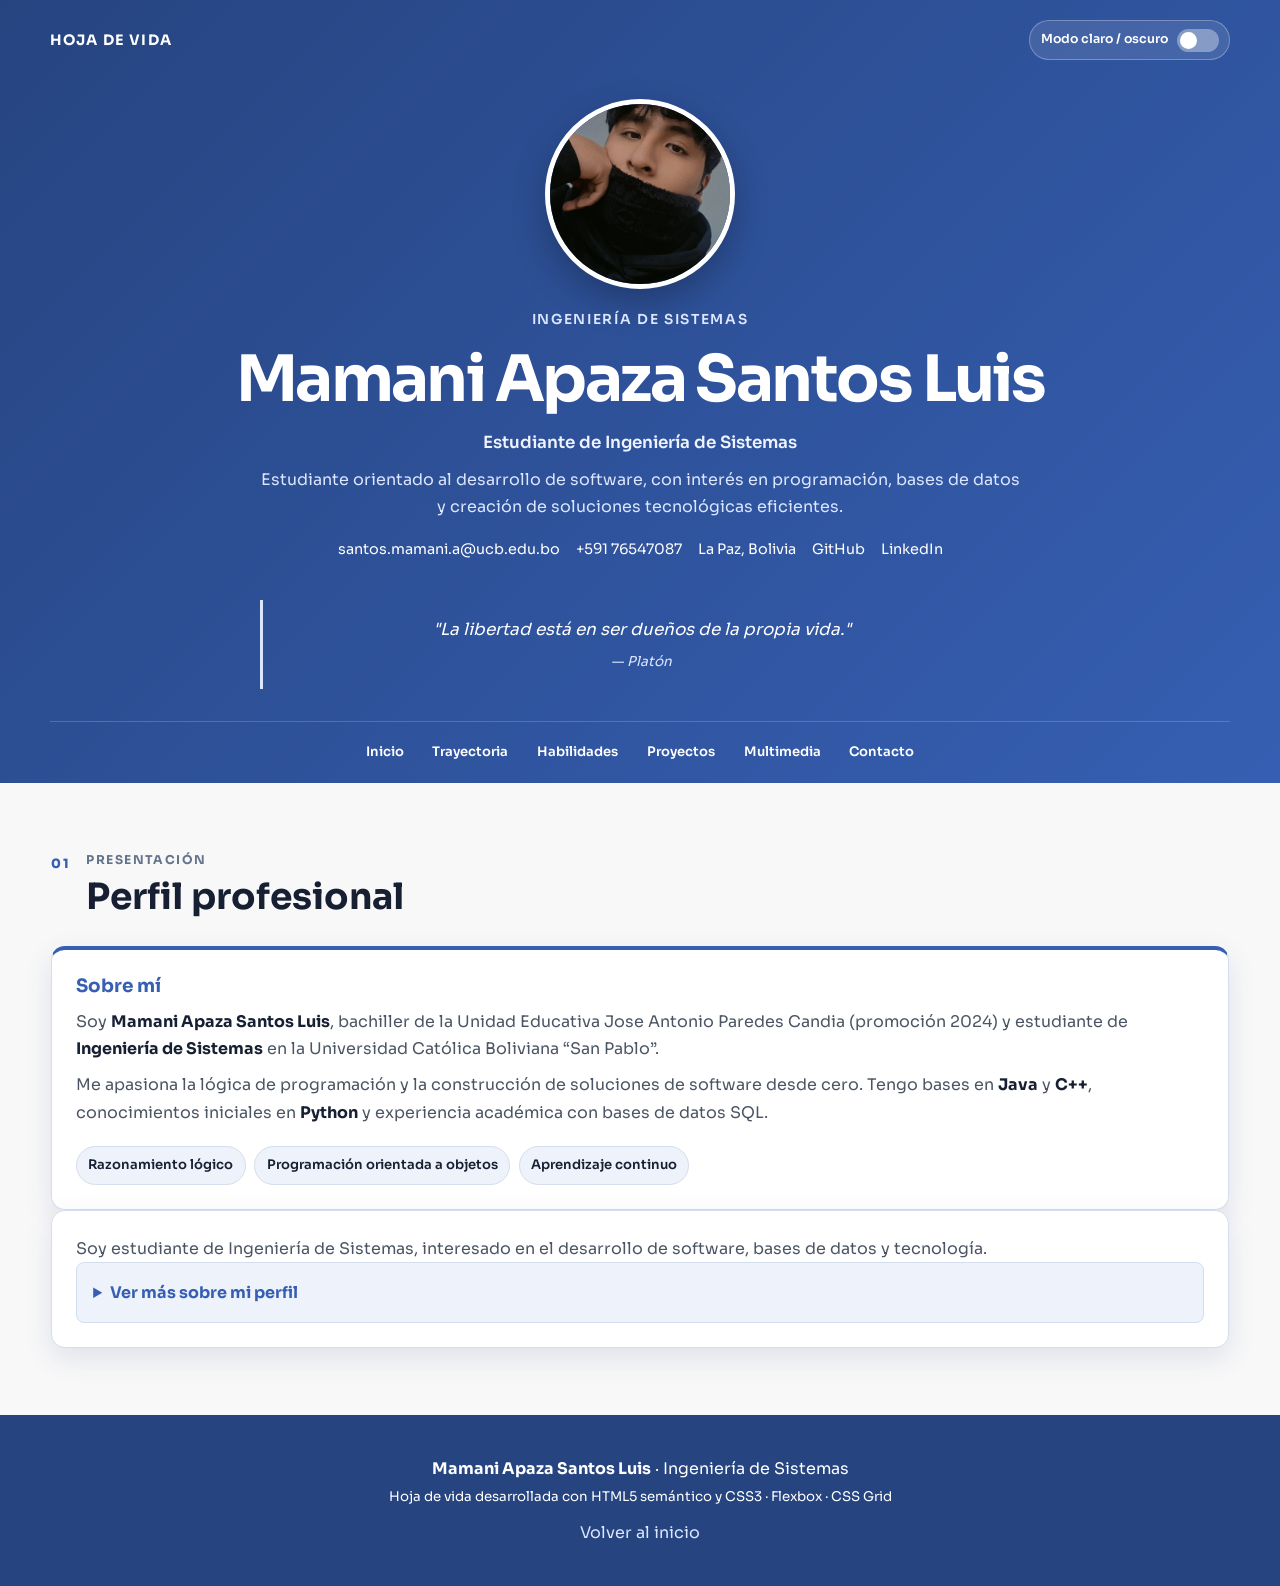
==== commit c075bcef: "Optimizacion" ====
--- a/index.html
+++ b/index.html
@@ -21,7 +21,6 @@
             <div class="hero__toolbar">
                 <span class="hero__badge">HOJA DE VIDA</span>
                 <label class="theme-toggle" for="theme-toggle">
-                    <span class="theme-toggle__icon" aria-hidden="true">☼</span>
                     <span class="theme-toggle__text">Modo claro / oscuro</span>
                     <span class="theme-toggle__switch" aria-hidden="true"><span></span></span>
                 </label>
@@ -31,20 +30,29 @@
                 <div class="profile__photo-wrap">
                     <img class="profile__photo" src="assets/images/foto-perfil.jpeg" alt="Fotografía de Mamani Apaza Santos Luis" width="190" height="190">
                 </div>
-                <p class="profile__eyebrow">Ingeniería de Sistemas</p>
+                <p class="profile__eyebrow">
+                    Ingeniería de Sistemas
+                </p>
                 <h1>Mamani Apaza Santos Luis</h1>
-                <p class="profile__role">Estudiante de Ingeniería de Sistemas</p>
-                <p class="profile__description">Estudiante orientado al desarrollo de software, con interés en programación, bases de datos y creación de soluciones tecnológicas eficientes.</p>
+                <p class="profile__role">
+                    Estudiante de Ingeniería de Sistemas
+                </p>
+                <p class="profile__description">
+                    Estudiante orientado al desarrollo de software, con interés en programación, bases de datos y creación de soluciones tecnológicas eficientes.
+                </p>
 
                 <address class="contact-strip">
-                    <a href="mailto:santos.mamani.a@ucb.edu.bo">✉ santos.mamani.a@ucb.edu.bo</a>
-                    <a href="tel:+59176547087">☎ +591 76547087</a>
-                    <span>⌖ La Paz, Bolivia</span>
-                    <a href="https://github.com/" target="_blank" rel="noopener noreferrer">GitHub</a>
+                    <a href="mailto:santos.mamani.a@ucb.edu.bo">santos.mamani.a@ucb.edu.bo</a>
+                    <a href="tel:+59176547087">+591 76547087</a>
+                    <span>La Paz, Bolivia</span>
+                    <a href="https://github.com/SantosMamani14" target="_blank" rel="noopener noreferrer">GitHub</a>
+                    <a href="https://www.linkedin.com/in/santos-luis-mamani-apaza-986040380" target="_blank" rel="noopener noreferrer">LinkedIn</a>
                 </address>
             </div>
             <blockquote class="hero__quote">
-                <p>"La libertad está en ser dueños de la propia vida."</p>
+                <p>
+                    "La libertad está en ser dueños de la propia vida."
+                </p>
                 <footer>— <cite>Platón</cite></footer>
             </blockquote>
 
@@ -64,21 +72,36 @@
             <section class="section" id="perfil" aria-labelledby="perfil-title">
                 <div class="section-heading">
                     <span class="section-number">01</span>
-                    <div><p class="section-kicker">Presentación</p><h2 id="perfil-title">Perfil profesional</h2></div>
+                    <div>
+                        <p class="section-kicker">
+                            Presentación
+                        </p>
+                        <h2 id="perfil-title">
+                            Perfil profesional
+                        </h2>
+                    </div>
                 </div>
                 <article class="card card--featured">
                     <h3>Sobre mí</h3>
-                    <p>Soy <strong>Mamani Apaza Santos Luis</strong>, bachiller de la Unidad Educativa Jose Antonio Paredes Candia (promoción 2024) y estudiante de <strong>Ingeniería de Sistemas</strong> en la Universidad Católica Boliviana “San Pablo”.</p>
-                    <p>Me apasiona la lógica de programación y la construcción de soluciones de software desde cero. Tengo bases en <strong>Java</strong> y <strong>C++</strong>, conocimientos iniciales en <strong>Python</strong> y experiencia académica con bases de datos SQL.</p>
+                    <p>
+                        Soy <strong>Mamani Apaza Santos Luis</strong>, bachiller de la Unidad Educativa Jose Antonio Paredes Candia (promoción 2024) y estudiante de <strong>Ingeniería de Sistemas</strong> en la Universidad Católica Boliviana “San Pablo”.
+                    </p>
+                    <p>
+                        Me apasiona la lógica de programación y la construcción de soluciones de software desde cero. Tengo bases en <strong>Java</strong> y <strong>C++</strong>, conocimientos iniciales en <strong>Python</strong> y experiencia académica con bases de datos SQL.
+                    </p>
                     <div class="highlight-list">
                         <span>Razonamiento lógico</span><span>Programación orientada a objetos</span><span>Aprendizaje continuo</span>
                     </div>
                 </article>
                 <article class="card profile-more">
-                    <p>Soy estudiante de Ingeniería de Sistemas, interesado en el desarrollo de software, bases de datos y tecnología.</p>
+                    <p>
+                        Soy estudiante de Ingeniería de Sistemas, interesado en el desarrollo de software, bases de datos y tecnología.
+                    </p>
                     <details>
                         <summary>Ver más sobre mi perfil</summary>
-                        <p>Me interesa continuar desarrollando mis conocimientos técnicos y profesionales mediante proyectos académicos y experiencias prácticas.</p>
+                        <p>
+                            Me interesa continuar desarrollando mis conocimientos técnicos y profesionales mediante proyectos académicos y experiencias prácticas.
+                        </p>
                     </details>
                 </article>
             </section>
@@ -88,7 +111,7 @@
         <footer class="site-footer">
             <p><strong>Mamani Apaza Santos Luis</strong> · Ingeniería de Sistemas</p>
             <p><small>Hoja de vida desarrollada con HTML5 semántico y CSS3 · Flexbox · CSS Grid</small></p>
-            <a href="#inicio">Volver al inicio ↑</a>
+            <a href="#inicio">Volver al inicio</a>
         </footer>
     </div>
     <script src="js/main.js" defer></script>
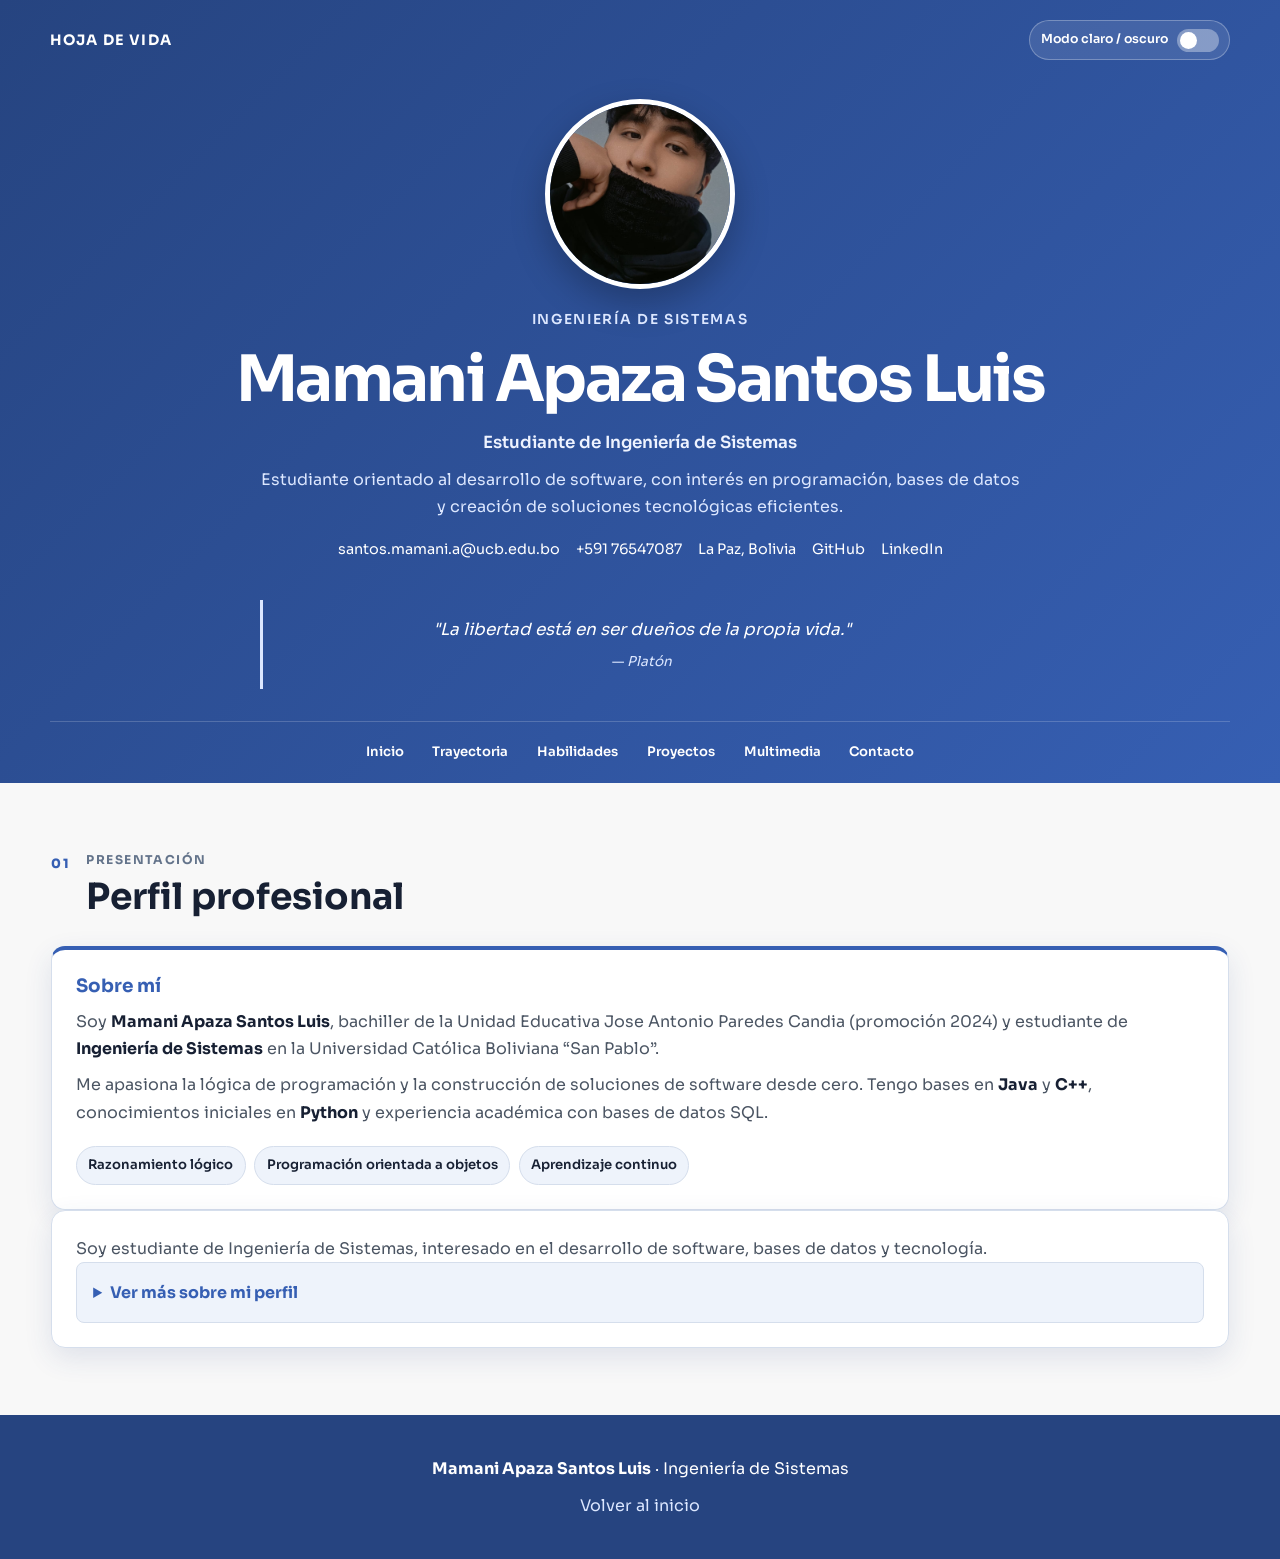
==== commit 2721ceee: "cambio" ====
--- a/index.html
+++ b/index.html
@@ -110,7 +110,6 @@
 
         <footer class="site-footer">
             <p><strong>Mamani Apaza Santos Luis</strong> · Ingeniería de Sistemas</p>
-            <p><small>Hoja de vida desarrollada con HTML5 semántico y CSS3 · Flexbox · CSS Grid</small></p>
             <a href="#inicio">Volver al inicio</a>
         </footer>
     </div>
